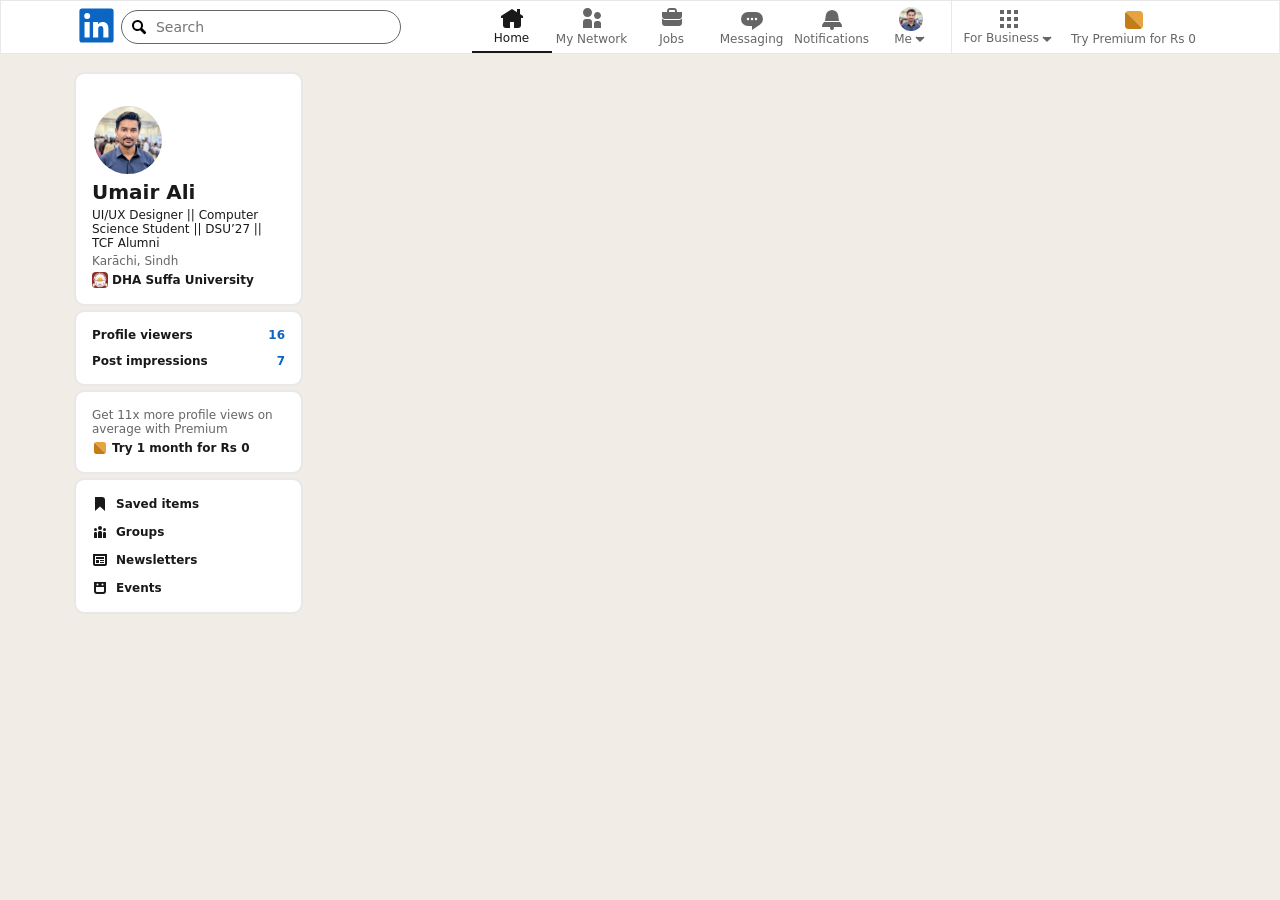
==== Dashboard/dashboard.html @ d7781cd0 "left sidebar created" ====
<!DOCTYPE html>
<html lang="en">

<head>
    <meta charset="UTF-8">
    <meta name="viewport" content="width=device-width, initial-scale=1.0">
    <title>Linkedin</title>
    <link rel="stylesheet" href="dashboardStyle.css">
</head>

<body>
    <div id="header">
        <div id="navBar">
            <div class="logo_searchbar">
                <a href="#" id="logo">
                    <svg xmlns="http://www.w3.org/2000/svg" viewBox="0 0 24 24" data-supported-dps="24x24"
                        fill="currentColor" class="mercado-match" width="41" height="41" focusable="false">
                        <path
                            d="M20.5 2h-17A1.5 1.5 0 002 3.5v17A1.5 1.5 0 003.5 22h17a1.5 1.5 0 001.5-1.5v-17A1.5 1.5 0 0020.5 2zM8 19H5v-9h3zM6.5 8.25A1.75 1.75 0 118.3 6.5a1.78 1.78 0 01-1.8 1.75zM19 19h-3v-4.74c0-1.42-.6-1.93-1.38-1.93A1.74 1.74 0 0013 14.19a.66.66 0 000 .14V19h-3v-9h2.9v1.3a3.11 3.11 0 012.7-1.4c1.55 0 3.36.86 3.36 3.66z">
                        </path>
                    </svg>
                </a>

                <div class="searchBox">
                    <span class="searchIcon">
                        <svg xmlns="http://www.w3.org/2000/svg" viewBox="0 0 16 16" id="search-small" aria-hidden="true"
                            role="none" data-supported-dps="16x16" fill="currentColor" width="16px">
                            <path
                                d="M14.56 12.44L11.3 9.18a5.51 5.51 0 10-2.12 2.12l3.26 3.26a1.5 1.5 0 102.12-2.12zM3 6.5A3.5 3.5 0 116.5 10 3.5 3.5 0 013 6.5z">
                            </path>
                        </svg>
                    </span>
                    <input type="text" placeholder="Search" class="searchInput">
                </div>
            </div>

            <nav>
                <ul>
                    <li>
                        <a href="" class="activeTab">
                            <svg xmlns="http://www.w3.org/2000/svg" viewBox="0 0 24 24" data-supported-dps="24x24"
                                fill="currentColor" class="mercado-match" width="24" height="24" focusable="false">
                                <path
                                    d="M23 9v2h-2v7a3 3 0 01-3 3h-4v-6h-4v6H6a3 3 0 01-3-3v-7H1V9l11-7 5 3.18V2h3v5.09z">
                                </path>
                            </svg>
                            <span>Home</span>
                        </a>
                    </li>

                    <li>
                        <a href="">
                            <svg xmlns="http://www.w3.org/2000/svg" width="18" height="20" fill="none" focusable="false"
                                aria-busy="false">
                                <path
                                    d="M9 14v6H0v-6c0-1.7 1.3-3 3-3h3c1.7 0 3 1.3 3 3Zm5.5-3c1.9 0 3.5-1.6 3.5-3.5S16.4 4 14.5 4 11 5.6 11 7.5s1.6 3.5 3.5 3.5Zm1 2h-2c-1.4 0-2.5 1.1-2.5 2.5V20h7v-4.5c0-1.4-1.1-2.5-2.5-2.5ZM4.5 0C2 0 0 2 0 4.5S2 9 4.5 9 9 7 9 4.5 7 0 4.5 0Z"
                                    fill="currentColor"></path>
                            </svg>
                            <span>My Network</span>
                        </a>
                    </li>

                    <li>
                        <a href="">
                            <svg xmlns="http://www.w3.org/2000/svg" width="20" height="18" fill="none" focusable="false"
                                aria-busy="false">
                                <path
                                    d="M15 4V3c0-1.7-1.3-3-3-3H8C6.3 0 5 1.3 5 3v1H0v4c0 1.7 1.3 3 3 3h14c1.7 0 3-1.3 3-3V4h-5ZM7 3c0-.6.4-1 1-1h4c.6 0 1 .4 1 1v1H7V3Zm10 9c1.2 0 2.3-.5 3-1.4V15c0 1.7-1.3 3-3 3H3c-1.7 0-3-1.3-3-3v-4.4c.7.9 1.8 1.4 3 1.4h14Z"
                                    fill="currentColor"></path>
                            </svg>
                            <span>Jobs</span>
                        </a>
                    </li>

                    <li>
                        <a href="">
                            <svg xmlns="http://www.w3.org/2000/svg" viewBox="0 0 24 24" data-supported-dps="24x24"
                                fill="currentColor" class="mercado-match" width="24" height="24" focusable="false">
                                <path
                                    d="M16 4H8a7 7 0 000 14h4v4l8.16-5.39A6.78 6.78 0 0023 11a7 7 0 00-7-7zm-8 8.25A1.25 1.25 0 119.25 11 1.25 1.25 0 018 12.25zm4 0A1.25 1.25 0 1113.25 11 1.25 1.25 0 0112 12.25zm4 0A1.25 1.25 0 1117.25 11 1.25 1.25 0 0116 12.25z">
                                </path>
                            </svg>
                            <span>Messaging</span>
                        </a>
                    </li>

                    <li>
                        <a href="">
                            <svg xmlns="http://www.w3.org/2000/svg" viewBox="0 0 24 24" data-supported-dps="24x24"
                                fill="currentColor" class="mercado-match" width="24" height="24" focusable="false">
                                <path
                                    d="M22 19h-8.28a2 2 0 11-3.44 0H2v-1a4.52 4.52 0 011.17-2.83l1-1.17h15.7l1 1.17A4.42 4.42 0 0122 18zM18.21 7.44A6.27 6.27 0 0012 2a6.27 6.27 0 00-6.21 5.44L5 13h14z">
                                </path>
                            </svg>
                            <span>Notifications</span>
                        </a>
                    </li>

                    <li>
                        <a href="" class="userTab">
                            <img src="/Assets/umairProfile.jpg" alt="user profile" width="24px">
                            <span>
                                Me
                                <svg role="none" aria-hidden="true" class="global-nav__icon global-nav__icon--small"
                                    xmlns="http://www.w3.org/2000/svg" width="16" height="16" viewBox="0 0 16 16"
                                    data-supported-dps="16x16" data-test-icon="caret-small">
                                    <path d="M4 6l4 4 4-4" fill="currentColor" stroke="currentColor"
                                        stroke-width="1.5" />
                                </svg>
                            </span>
                        </a>
                    </li>

                    <li>
                        <a href="" class="navBtns">
                            <svg xmlns="http://www.w3.org/2000/svg" viewBox="0 0 24 24" data-supported-dps="24x24"
                                fill="currentColor" class="mercado-match" width="24" height="24" focusable="false">
                                <path
                                    d="M3 3h4v4H3zm7 4h4V3h-4zm7-4v4h4V3zM3 14h4v-4H3zm7 0h4v-4h-4zm7 0h4v-4h-4zM3 21h4v-4H3zm7 0h4v-4h-4zm7 0h4v-4h-4z">
                                </path>
                            </svg>
                            <span>
                                For Business
                                <svg role="none" aria-hidden="true" class="global-nav__icon global-nav__icon--small"
                                    xmlns="http://www.w3.org/2000/svg" width="16" height="16" viewBox="0 0 16 16"
                                    data-supported-dps="16x16" data-test-icon="caret-small">
                                    <path d="M4 6l4 4 4-4" fill="currentColor" stroke="currentColor"
                                        stroke-width="1.5" />
                                </svg>
                            </span>
                        </a>
                    </li>

                    <li>
                        <a href="" class="navBtns">
                            <svg xmlns="http://www.w3.org/2000/svg" viewBox="0 0 24 24" id="premium-chip-v2-medium"
                                aria-hidden="true" role="none" data-supported-dps="24x24">
                                <path
                                    d="M20.01 20.01c.63-.63.99-1.48.99-2.38V6.38C21 4.51 19.49 3 17.62 3H6.38c-.9 0-1.75.36-2.38.99l16.02 16.02z"
                                    fill="#e7a33e"></path>
                                <path
                                    d="M3.99 3.99C3.36 4.62 3 5.48 3 6.38v11.25c0 1.87 1.51 3.38 3.38 3.38h11.25c.9 0 1.75-.36 2.38-.99L3.99 3.99z"
                                    fill="#c37d16"></path>
                            </svg>
                            <span>Try Premium for Rs 0</span>
                        </a>
                    </li>
                </ul>
            </nav>
        </div>
    </div>

    <div class="mainLayout">
        <div class="mainContainer">
            <aside class="leftAside">
                <a href="">
                    <div class="miniProfile leftAsideCard">
                        <div class="miniProfileBg"></div>
                        <img src="/Assets/umairProfile.jpg" alt="User Profile Card Image" class="miniProfilePic">
                        <div class="miniProfileAbout">
                            <h3>Umair Ali</h3>
                            <p class="miniProfileHeadline">UI/UX Designer || Computer Science Student || DSU’27 || TCF
                                Alumni</p>
                            <p class="miniProfileLocation">Karāchi, Sindh</p>
                            <p class="miniProfileEducation">
                                <img src="/Assets/miniProfileEducation.jpg" alt="User education Image">
                                <Span>DHA Suffa University</Span>
                            </p>
                        </div>
                    </div>
                </a>

                <div class="profileStatsCard leftAsideCard">
                    <div class="profileStats">
                        <a href="">Profile viewers</a><span>16</span>
                    </div>
                    <div class="profileStats">
                        <a href="">Post impressions</a><span>7</span>
                    </div>
                </div>

                <div class="subscriptionCard leftAsideCard">
                    <p>Get 11x more profile views on average with Premium</p>
                    <a href="" class="subscriptionLink">
                        <svg xmlns="http://www.w3.org/2000/svg" id="premium-chip-v2-medium" aria-hidden="true"
                            data-supported-dps="24x24" viewBox="0 0 24 24" data-token-id="673" width="12" height="12"
                            class="_57a29e3d ebe84233" role="img" aria-label=""
                            style="width: 16px; min-width: 16px; height: 16px; min-height: 16px;">
                            <path fill="#e7a33e"
                                d="M20.01 20.01c.63-.63.99-1.48.99-2.38V6.38C21 4.51 19.49 3 17.62 3H6.38c-.9 0-1.75.36-2.38.99l16.02 16.02z">
                            </path>
                            <path fill="#c37d16"
                                d="M3.99 3.99C3.36 4.62 3 5.48 3 6.38v11.25c0 1.87 1.51 3.38 3.38 3.38h11.25c.9 0 1.75-.36 2.38-.99z">
                            </path>
                        </svg>
                        <span>Try 1 month for Rs 0</span>
                    </a>
                </div>

                <div class="quickActionCard leftAsideCard">
                    <ul>
                        <li>
                            <a href="" class="quickActionTab">
                                <svg xmlns="http://www.w3.org/2000/svg" viewBox="0 0 16 16" id="bookmark-fill-small"
                                    aria-hidden="true" role="none" data-supported-dps="16x16" fill="currentColor">
                                    <path d="M13 4a3 3 0 00-3-3H3v14l5-4.5 5 4.5z"></path>
                                </svg>
                                <span>Saved items</span>
                            </a>
                        </li>
                        <li>
                            <a href="" class="quickActionTab">
                                <svg xmlns="http://www.w3.org/2000/svg" viewBox="0 0 16 16" id="group-small"
                                    aria-hidden="true" role="none" data-supported-dps="16x16" fill="currentColor">
                                    <path
                                        d="M8.5 7h-1A1.5 1.5 0 006 8.5V14h4V8.5A1.5 1.5 0 008.5 7zM12.75 8h-.5A1.25 1.25 0 0011 9.25V14h3V9.25A1.25 1.25 0 0012.75 8z">
                                    </path>
                                    <circle cx="8" cy="4" r="2"></circle>
                                    <circle cx="12.5" cy="5.5" r="1.5"></circle>
                                    <path d="M3.75 8h-.5A1.25 1.25 0 002 9.25V14h3V9.25A1.25 1.25 0 003.75 8z"></path>
                                    <circle cx="3.5" cy="5.5" r="1.5"></circle>
                                </svg>
                                <span>Groups</span>
                            </a>
                        </li>
                        <li>
                            <a href="" class="quickActionTab">
                                <svg xmlns="http://www.w3.org/2000/svg" viewBox="0 0 16 16" id="newspaper-small"
                                    aria-hidden="true" role="none" data-supported-dps="16x16" fill="currentColor">
                                    <path
                                        d="M13 4v8H3V4h10m2-2H1v10c0 1.1.9 2 2 2h10c1.1 0 2-.9 2-2V2zm-3 3H4v2h8V5zM7 8H4v3h3V8zm5 0H8v1h4V8zm0 2H8v1h4v-1z">
                                    </path>
                                </svg>
                                <span>Newsletters</span>
                            </a>
                        </li>
                        <li>
                            <a href="" class="quickActionTab">
                                <svg xmlns="http://www.w3.org/2000/svg" viewBox="0 0 16 16" id="calendar-small"
                                    aria-hidden="true" role="none" data-supported-dps="16x16" fill="currentColor">
                                    <path
                                        d="M2 2v9a3 3 0 003 3h6a3 3 0 003-3V2zm8.5 1.5a1 1 0 11-1 1 1 1 0 011-1zm-5 0a1 1 0 11-1 1 1 1 0 011-1zM12 11a1 1 0 01-1 1H5a1 1 0 01-1-1V7h8z">
                                    </path>
                                </svg>
                                <span>Events</span>
                            </a>
                        </li>
                    </ul>
                </div>
            </aside>

            <main></main>

            <aside class="rightAside"></aside>
        </div>
    </div>
</body>

</html>
---- Dashboard/dashboardStyle.css ----
* {
    margin: 0;
    padding: 0;
    box-sizing: border-box;
    font-family: system-ui, -apple-system, BlinkMacSystemFont, 'Segoe UI', Roboto, Oxygen, Ubuntu, Cantarell, 'Open Sans', 'Helvetica Neue', sans-serif;
}

body{
    background-color: var(--bg);
}

body a {
    text-decoration: none;
}

:root {
    --blue: #0a66c2;
    --blue-hover: #004182;
    --blue-light: #e8f3ff;
    --bg: #f1ece5;
    --surface: #ffffff;
    --border: #e8e8e8;
    --text: #191919;
    --text-muted: #666666;
    --red-text: #b24020 ;
}

#header {
    display: flex;
    align-items: center;
    justify-content: center;
    position: fixed;
    top: 0;
    width: 100vw;
    z-index: 99;
    background-color: var(--surface);
    overflow: hidden;
    border: 1px solid #e8e8e8;
}

#navBar {
    width: 1128px;
    display: flex;
    align-items: center;
    justify-content: space-between;
}

#logo {
    color: var(--blue);
}

.logo_searchbar{
    display: flex;
    align-items: center;
    gap: 4px;
    flex-grow: 1;
}

.searchBox{
    display: flex;
    align-items: center;
    border: 1px solid var(--text-muted);
    width: 280px;
    height: 34px;
    border-radius: 24px;
}

.searchBox .searchIcon{
    height: 100%;
    display: flex;
    align-items: center;
    justify-content: center;
    width: 40px;
}

.searchBox .searchInput{
    border: none;
    font-size: 14px;
    width: 100%;
    margin-right: 8px;
}

.searchBox .searchInput:focus{
    outline: none;
}

.searchBox:has(.searchInput:focus) {
    border: 2px solid var(--text);
    width: 100%;
}

nav {
    display: flex;
}

nav ul {
    display: flex;
    align-items: center;
    list-style: none;
}

nav ul a>svg {
    height: 24px;
    align-self: center;
}

nav ul a {
    display: flex;
    align-items: center;
    justify-content: center;
    flex-direction: column;
    height: 52px;
    width: 80px;
    color: var(--text-muted);
    cursor: pointer;
}

.activeTab{
    color: var(--text);
    border-bottom: 2px solid var(--text);
}

nav ul a:hover {
    color: var(--text);
}

nav li span {
    font-size: 12px;
}

.userTab{
    border-right: 1px solid #e8e8e8;
    margin-right: 4px;
}

.userTab img{
    border-radius: 50%;
}

.userTab span{
    display: flex;
    align-items: center;
}

.navBtns{
    width: fit-content;
    margin: 0px 8px;
}

.navBtns span{
    display: flex;
}


.mainLayout{
    width: 100%;
    margin-top: 54px;
}

.mainContainer{
    max-width: 1128px;
    display: grid;
    margin: auto;
    padding: 20px 0;
}

.leftAside{
    width: 225px;
    display: flex;
    flex-direction: column;
    gap: 8px;
}

.leftAsideCard{
    background-color: var(--surface);
    border-radius: 8px;
    outline: 2px solid var(--border);
    padding: 16px;
    font-size: 12px;
}

.miniProfile{
    display: flex;
    flex-direction: column;
    overflow: hidden;
    color: var(--text);
    padding: 0;
}

.miniProfile .miniProfileBg{
    width: 100%;
    height: 58px;
    background-image: url("https://media.licdn.com/dms/image/v2/D4D16AQG1rnIZrJ2n0Q/profile-displaybackgroundimage-shrink_200_800/B4DZxeWNgKJUAY-/0/1771109407830?e=1775088000&v=beta&t=m0-TzudMO4o6maGRrZpHh9FKd2hk-NYsQeJjtcZVSKw");
    background-repeat: no-repeat;
    background-size: cover;
}

.miniProfile .miniProfilePic{
    width: 72px;
    height: 72px;
    border-radius: 50%;
    margin-top: -28px;
    margin-left: 16px;
    border: 2px solid var(--surface);
}

.miniProfileAbout{
    padding: 16px;
    font-size: 12px;
    color: var(--text);
    display: flex;
    flex-direction: column;
    gap: 4px;
    margin-top: -12px;
}

.miniProfileAbout h3{
    font-size: 20px;
}

.miniProfileLocation{
    color: var(--text-muted);
}

.miniProfileEducation{
    font-weight: bold;
    display: flex;
    align-items: center;
    gap: 4px;
}

.miniProfileEducation img{
    border-radius: 4px;
    width: 16px;
}

.profileStatsCard{
    display: flex;
    flex-direction: column;
    gap: 12px;
    font-size: 12px;
}

.profileStatsCard .profileStats{
    display: flex;
    align-items: center;
    justify-content: space-between;
    font-weight: bold;
}

.profileStatsCard .profileStats:hover{
    text-decoration: underline;
}

.profileStats a{
    color: var(--text);
}

.profileStats span{
    color: var(--blue);
}

.subscriptionCard p{
    color: var(--text-muted);
}

.subscriptionLink{
    display: flex;
    align-items: center;
    gap: 4px;
    margin-top: 4px;
    color: var(--text);
    font-weight: bold;
}

.quickActionCard ul{
    list-style: none;
    display: flex;
    flex-direction: column;
    gap: 12px;
}

.quickActionTab{
    display: flex;
    align-items: center;
    gap: 8px;
    font-weight: bold;
    color: var(--text);
}

.quickActionTab:hover{
    text-decoration: underline;
}

.quickActionTab svg{
    width: 16px;
}
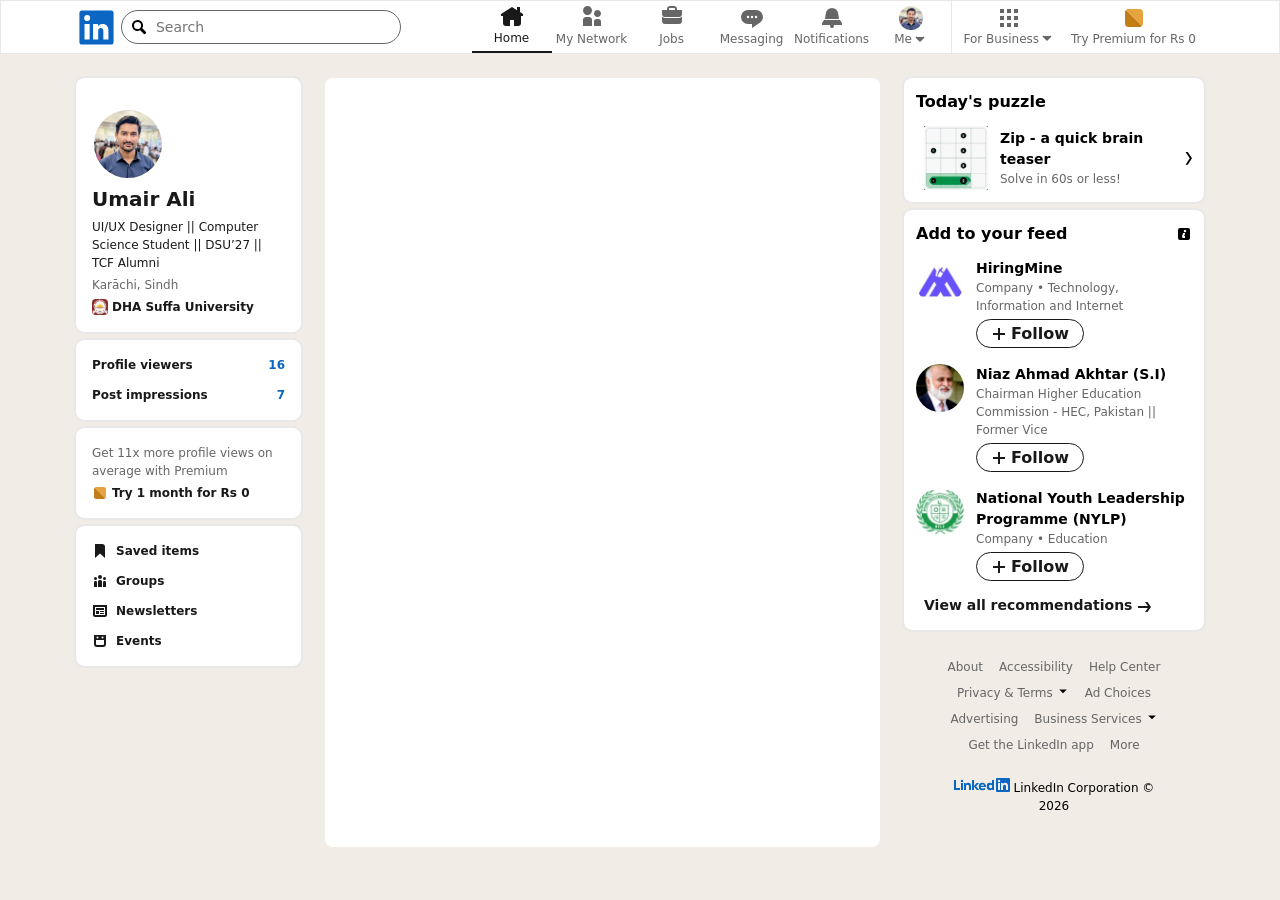
==== commit f665e7a4: "right sidebar created" ====
--- a/Dashboard/dashboard.html
+++ b/Dashboard/dashboard.html
@@ -154,7 +154,7 @@
         <div class="mainContainer">
             <aside class="leftAside">
                 <a href="">
-                    <div class="miniProfile leftAsideCard">
+                    <div class="miniProfile asideCard">
                         <div class="miniProfileBg"></div>
                         <img src="/Assets/umairProfile.jpg" alt="User Profile Card Image" class="miniProfilePic">
                         <div class="miniProfileAbout">
@@ -170,7 +170,7 @@
                     </div>
                 </a>
 
-                <div class="profileStatsCard leftAsideCard">
+                <div class="profileStatsCard asideCard">
                     <div class="profileStats">
                         <a href="">Profile viewers</a><span>16</span>
                     </div>
@@ -179,7 +179,7 @@
                     </div>
                 </div>
 
-                <div class="subscriptionCard leftAsideCard">
+                <div class="subscriptionCard asideCard">
                     <p>Get 11x more profile views on average with Premium</p>
                     <a href="" class="subscriptionLink">
                         <svg xmlns="http://www.w3.org/2000/svg" id="premium-chip-v2-medium" aria-hidden="true"
@@ -197,7 +197,7 @@
                     </a>
                 </div>
 
-                <div class="quickActionCard leftAsideCard">
+                <div class="quickActionCard asideCard">
                     <ul>
                         <li>
                             <a href="" class="quickActionTab">
@@ -249,9 +249,144 @@
                 </div>
             </aside>
 
-            <main></main>
-
-            <aside class="rightAside"></aside>
+            <main class="feedColumn">
+            </main>
+
+            <aside class="rightAside">
+                <div class="dailyGameCard asideCard">
+                    <div class="asideCardHeading">
+                        <h2>Today's puzzle</h2>
+                    </div>
+                    <div class="recommendGameRow">
+                        <img src="/Assets/dailyGameImg.gif" alt="Daily game Suggested Image">
+                        <div class="gameAbout">
+                            <div class="gameDiscription">
+                                <p>Zip - a quick brain teaser</p>
+                                <p>Solve in 60s or less!</p>
+                            </div>
+                            <svg xmlns="http://www.w3.org/2000/svg" viewBox="0 0 16 16" class="rtl-flip"
+                                id="chevron-right-small" aria-hidden="true" role="none" data-supported-dps="16x16"
+                                fill="currentColor">
+                                <path d="M5 15l4.61-7L5 1h2.39L12 8l-4.61 7z"></path>
+                            </svg>
+                        </div>
+                    </div>
+                </div>
+
+                <div class="recommendationsCard asideCard">
+                    <div class="asideCardHeading">
+                        <h2>Add to your feed</h2>
+                        <svg xmlns="http://www.w3.org/2000/svg" viewBox="0 0 16 16" id="signal-notice-small"
+                            aria-hidden="true" role="none" data-supported-dps="16x16" fill="currentColor">
+                            <path
+                                d="M12 2H4a2 2 0 00-2 2v8a2 2 0 002 2h8a2 2 0 002-2V4a2 2 0 00-2-2zm-3 8v2H7.5A1.5 1.5 0 016 10.5a1.56 1.56 0 01.1-.5l1.08-3h2.13l-1.09 3zm0-3.75A1.25 1.25 0 1110.25 5 1.25 1.25 0 019 6.25z">
+                            </path>
+                        </svg>
+                    </div>
+
+                    <ul class="recommendAccounts">
+                        <li class="recommendIdRow">
+                            <img src="/Assets/recommendIdImg1.jpg" alt="Suggested Profile Image"
+                                class="recommendIdProfile">
+                            <div class="recommendIdAbout">
+                                <h3>HiringMine</h3>
+                                <p>Company • Technology, Information and Internet</p>
+                                <button>
+                                    <svg xmlns="http://www.w3.org/2000/svg" viewBox="0 0 16 16" id="add-small"
+                                        aria-hidden="true" role="none" data-supported-dps="16x16" fill="currentColor">
+                                        <path d="M14 9H9v5H7V9H2V7h5V2h2v5h5z"></path>
+                                    </svg>
+                                    Follow
+                                </button>
+                            </div>
+                        </li>
+
+                        <li class="recommendIdRow">
+                            <img src="/Assets/recommendIdImg2.jpg" alt="Suggested Profile Image"
+                                class="recommendIdProfile">
+                            <div class="recommendIdAbout">
+                                <h3>Niaz Ahmad Akhtar (S.I)</h3>
+                                <p>Chairman Higher Education Commission - HEC, Pakistan || Former Vice</p>
+                                <button>
+                                    <svg xmlns="http://www.w3.org/2000/svg" viewBox="0 0 16 16" id="add-small"
+                                        aria-hidden="true" role="none" data-supported-dps="16x16" fill="currentColor">
+                                        <path d="M14 9H9v5H7V9H2V7h5V2h2v5h5z"></path>
+                                    </svg>
+                                    Follow
+                                </button>
+                            </div>
+                        </li>
+
+                        <li class="recommendIdRow">
+                            <img src="/Assets/recommendIdImg3.jpg" alt="Suggested Profile Image"
+                                class="recommendIdProfile">
+                            <div class="recommendIdAbout">
+                                <h3>National Youth Leadership Programme (NYLP)</h3>
+                                <p>Company • Education</p>
+                                <button>
+                                    <svg xmlns="http://www.w3.org/2000/svg" viewBox="0 0 16 16" id="add-small"
+                                        aria-hidden="true" role="none" data-supported-dps="16x16" fill="currentColor">
+                                        <path d="M14 9H9v5H7V9H2V7h5V2h2v5h5z"></path>
+                                    </svg>
+                                    Follow
+                                </button>
+                            </div>
+                        </li>
+                    </ul>
+
+                    <a href="" class="viewAllrecommends">
+                        View all recommendations
+                        <svg xmlns="http://www.w3.org/2000/svg" viewBox="0 0 16 16" class="rtl-flip"
+                            id="arrow-right-small" aria-hidden="true" role="none" data-supported-dps="16x16"
+                            fill="currentColor">
+                            <path d="M11.45 3L15 8l-3.55 5H9l2.84-4H2V7h9.84L9 3z"></path>
+                        </svg>
+                    </a>
+                </div>
+
+                <footer>
+                    <!-- CSS: To align all links in the footerLinks div to the center, use:
+                    .footerLinks {
+                        display: flex;
+                        flex-wrap: wrap;
+                        justify-content: center;
+                        align-items: center;
+                        text-align: center;
+                    }
+                    .footerLinks span {
+                        margin: 0 8px;
+                    }
+                    -->
+                    <div class="footerLinks">
+                        <span><a href="">About</a></span>
+                        <span><a href="">Accessibility</a></span>
+                        <span><a href="">Help Center</a></span>
+                        <span>
+                            <a href="">Privacy & Terms</a>
+                            <svg xmlns="http://www.w3.org/2000/svg" viewBox="0 0 16 16" id="caret-small"
+                                aria-hidden="true" role="none" data-supported-dps="16x16" fill="currentColor">
+                                <path d="M8 11L3 6h10z" fill-rule="evenodd"></path>
+                            </svg>
+                        </span>
+                        <span><a href="">Ad Choices</a></span>
+                        <span><a href="">Advertising</a></span>
+                        <span>
+                            <a href="">Business Services</a>
+                            <svg xmlns="http://www.w3.org/2000/svg" viewBox="0 0 16 16" id="caret-small"
+                                aria-hidden="true" role="none" data-supported-dps="16x16" fill="currentColor">
+                                <path d="M8 11L3 6h10z" fill-rule="evenodd"></path>
+                            </svg>
+                        </span>
+                        <span><a href="">Get the LinkedIn app</a></span>
+                        <span><a href="">More</a></span>
+                    </div>
+
+                    <div class="copyRights">
+                        <img src="/Assets/linkedInMiniLogo.svg" alt="Linkiedin Mini logo">
+                        <span>LinkedIn Corporation © 2026</span>
+                    </div>
+                </footer>
+            </aside>
         </div>
     </div>
 </body>
--- a/Dashboard/dashboardStyle.css
+++ b/Dashboard/dashboardStyle.css
@@ -7,6 +7,8 @@
 
 body{
     background-color: var(--bg);
+    font-size: 1.6rem;
+    line-height: 1.5;
 }
 
 body a {
@@ -47,6 +49,9 @@
 
 #logo {
     color: var(--blue);
+    display: flex;
+    align-items: center;
+    justify-content: center;
 }
 
 .logo_searchbar{
@@ -160,8 +165,10 @@
 .mainContainer{
     max-width: 1128px;
     display: grid;
+    grid-template-columns: 225px 555px 300px;
+    column-gap: 24px;
     margin: auto;
-    padding: 20px 0;
+    padding: 24px 0;
 }
 
 .leftAside{
@@ -171,7 +178,7 @@
     gap: 8px;
 }
 
-.leftAsideCard{
+.asideCard{
     background-color: var(--surface);
     border-radius: 8px;
     outline: 2px solid var(--border);
@@ -294,4 +301,187 @@
 
 .quickActionTab svg{
     width: 16px;
+}
+
+.feedColumn{
+    background-color: var(--surface);
+    border-radius: 8px;
+}
+
+.rightAside{
+    display: flex;
+    flex-direction: column;
+    gap: 8px;
+}
+
+.dailyGameCard{
+    display: flex;
+    flex-direction: column;
+    gap: 12px;
+    padding: 12px;
+}
+
+.asideCardHeading h2{
+    font-size: 16px;
+    font-weight: 600;
+}
+
+.recommendGameRow{
+    display: flex;
+    gap: 12px;
+    margin-left: 8px;
+    margin-right: -4px;
+}
+
+.recommendGameRow img{
+    width: 64px;
+    height: 64px;
+}
+
+.gameAbout{
+    display: flex;
+    align-items: center;
+    justify-content: space-between;
+    flex-grow: 1;
+}
+
+.gameAbout svg{
+    width: 16px;
+}
+
+.gameDiscription>p:first-child{
+    font-size: 14px;
+    font-weight: 600;
+}
+
+.gameDiscription>p:last-child{
+    font-size: 12px;
+    color: var(--text-muted);
+}
+
+.recommendationsCard{
+    display: flex;
+    flex-direction: column;
+    gap: 12px;
+    padding: 12px;
+}
+
+.asideCardHeading{
+    display: flex;
+    align-items: center;
+    justify-content: space-between;
+}
+
+.asideCardHeading svg{
+    width: 16px;
+    height: 16px;
+}
+
+.recommendAccounts{
+    list-style: none;
+    display: flex;
+    flex-direction: column;
+    gap: 16px;
+}
+
+.recommendIdRow{
+    display: flex;
+    gap: 12px;
+}
+
+.recommendIdRow img{
+    width: 48px;
+    height: 48px;
+    border-radius: 50%;
+}
+
+.recommendIdAbout h3{
+    font-size: 14px;
+    font-weight: 600;
+}
+
+.recommendIdAbout p{
+    font-size: 12px;
+    color: var(--text-muted);
+}
+
+.recommendIdAbout button{
+    font-size: 16px;
+    background-color: var(--surface);
+    width: fit-content;
+    border: 1px solid var(--text);
+    display: flex;
+    align-items: center;
+    gap: 4px;
+    padding: 4px 14px;
+    border-radius: 24px;
+    margin-top: 4px;
+    color: var(--text);
+    font-weight: 600;
+}
+
+.recommendIdAbout button svg{
+    width: 16px;
+    height: 16px;
+}
+
+.viewAllrecommends{
+    font-size: 14px;
+    padding: 2px 8px;
+    display: flex;
+    align-items: center;
+    gap: 4px;
+    color: var(--text);
+    font-weight: 600;
+    width: fit-content;
+}
+
+.viewAllrecommends svg{
+    width: 16px;
+    margin-top: 2px;
+}
+
+.viewAllrecommends:hover{
+    background-color: #f3f3f3;
+    border-radius: 4px;
+}
+
+footer{
+    display: flex;
+    flex-direction: column;
+    gap: 4px;
+    padding: 16px 24px;
+}
+
+.footerLinks{
+    display: flex;
+    flex-wrap: wrap;
+    justify-content: center;
+}
+
+.footerLinks>span{
+    font-size: 12px;
+    margin: 4px 8px;
+}
+
+.footerLinks a{
+    color: var(--text-muted);
+    font-weight: 500;
+}
+
+.footerLinks span:hover,
+.footerLinks a:hover{
+    text-decoration: underline;
+    color: var(--blue);
+}
+
+.footerLinks svg{
+    height: 12px;
+    width: 12px;
+}
+
+.copyRights{
+    font-size: 12px;
+    padding: 16px 12px;
+    text-align: center;
 }
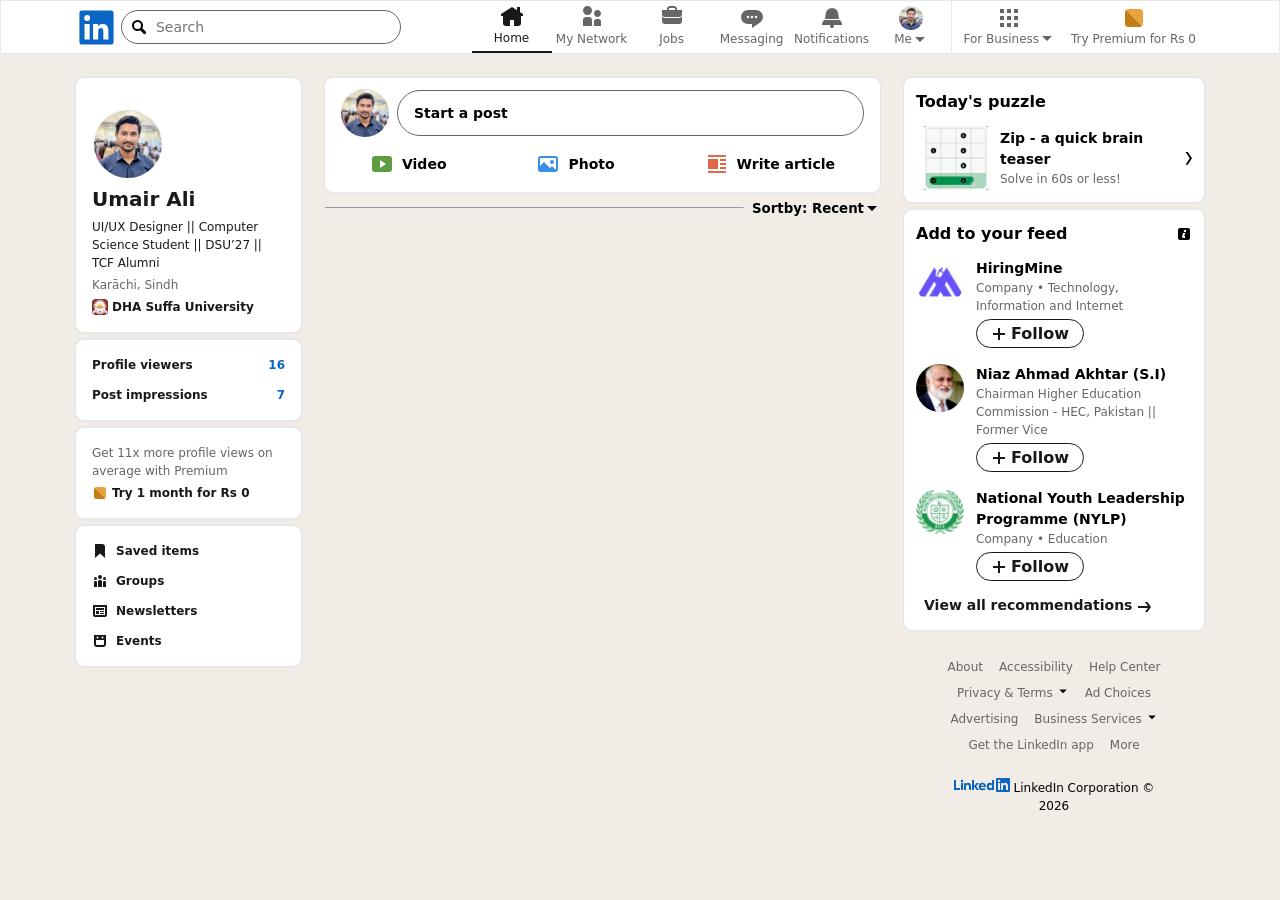
==== commit 2c21bf42: "minor changes" ====
--- a/Dashboard/dashboard.html
+++ b/Dashboard/dashboard.html
@@ -250,6 +250,55 @@
             </aside>
 
             <main class="feedColumn">
+                <div class="createPostCard">
+                    <div class="profile_caption">
+                        <img src="/Assets/umairProfile.jpg" alt="User profile">
+                        <button class="createPostButton">Start a post</button>
+                    </div>
+
+                    <div class="postmediaSelection">
+                        <div class="addVideoSelection mediaSelection">
+                            <svg xmlns="http://www.w3.org/2000/svg" viewBox="0 0 24 24" id="video-medium"
+                                aria-hidden="true" role="none" data-supported-dps="24x24" fill="currentColor">
+                                <path
+                                    d="M19 4H5a3 3 0 00-3 3v10a3 3 0 003 3h14a3 3 0 003-3V7a3 3 0 00-3-3zm-9 12V8l6 4z">
+                                </path>
+                            </svg>
+                            <span>Video</span>
+                        </div>
+                        <div class="addPhotoSelection mediaSelection">
+                            <svg xmlns="http://www.w3.org/2000/svg" viewBox="0 0 24 24" id="image-medium"
+                                aria-hidden="true" role="none" data-supported-dps="24x24" fill="currentColor">
+                                <path
+                                    d="M19 4H5a3 3 0 00-3 3v10a3 3 0 003 3h14a3 3 0 003-3V7a3 3 0 00-3-3zm1 13a1 1 0 01-.29.71L16 14l-2 2-6-6-4 4V7a1 1 0 011-1h14a1 1 0 011 1zm-2-7a2 2 0 11-2-2 2 2 0 012 2z">
+                                </path>
+                            </svg>
+                            <span>Photo</span>
+                        </div>
+                        <div class="writeArticleSelection mediaSelection">
+                            <svg xmlns="http://www.w3.org/2000/svg" viewBox="0 0 24 24" id="content-align-left-medium"
+                                aria-hidden="true" role="none" data-supported-dps="24x24" fill="currentColor">
+                                <path
+                                    d="M21 3v2H3V3zm-6 6h6V7h-6zm0 4h6v-2h-6zm0 4h6v-2h-6zM3 21h18v-2H3zM13 7H3v10h10z">
+                                </path>
+                            </svg>
+                            <span>Write article</span>
+                        </div>
+                    </div>
+                </div>
+
+                <button class="sortDivider">
+                    <hr>
+                    <div class="sortdropdown">
+                        <span>Sortby: Recent</span>
+                        <svg xmlns="http://www.w3.org/2000/svg" id="caret-small" fill="currentColor" aria-hidden="true"
+                            data-supported-dps="16x16" viewBox="0 0 16 16" data-token-id="379" width="16" height="16"
+                            class="_57a29e3d ebe84233 f226cbdb" role="img" aria-label=""
+                            style="width: 16px; min-width: 16px; height: 16px; min-height: 16px;">
+                            <path d="M8 11 3 6h10Z"></path>
+                        </svg>
+                    </div>
+                </button>
             </main>
 
             <aside class="rightAside">
@@ -345,18 +394,6 @@
                 </div>
 
                 <footer>
-                    <!-- CSS: To align all links in the footerLinks div to the center, use:
-                    .footerLinks {
-                        display: flex;
-                        flex-wrap: wrap;
-                        justify-content: center;
-                        align-items: center;
-                        text-align: center;
-                    }
-                    .footerLinks span {
-                        margin: 0 8px;
-                    }
-                    -->
                     <div class="footerLinks">
                         <span><a href="">About</a></span>
                         <span><a href="">Accessibility</a></span>
--- a/Dashboard/dashboardStyle.css
+++ b/Dashboard/dashboardStyle.css
@@ -223,6 +223,7 @@
 
 .miniProfileAbout h3{
     font-size: 20px;
+    font-weight: 600;
 }
 
 .miniProfileLocation{
@@ -302,12 +303,118 @@
 .quickActionTab svg{
     width: 16px;
 }
-
+/* ----------------------------------------------------------------------------------------------------------------- */
 .feedColumn{
+    display: flex;
+    flex-direction: column;
+    gap: 8px;
+}
+
+.createPostCard{
+    display: flex;
+    flex-direction: column;
     background-color: var(--surface);
     border-radius: 8px;
-}
-
+    outline: 2px solid var(--border);
+    font-size: 14px;
+}
+
+.profile_caption{
+    display: flex;
+    align-items: center;
+    gap: 8px;
+    margin: 8px 16px 0;
+}
+
+.profile_caption img{
+    border-radius: 50%;
+    width: 48px;
+    height: 48px;
+}
+
+.createPostButton{
+    padding: 14px 16px;
+    margin: 4px 0;
+    border-radius: 36px;
+    border: 1px solid var(--text-muted);
+    flex: 1 1;
+    font-size: 14px;
+    text-align: start;
+    font-weight: 600;
+    background-color: var(--surface);
+    cursor: pointer;
+}
+
+.createPostButton:hover{
+    background-color: #f3f3f3;
+}
+
+.postmediaSelection{
+    display: flex;
+    align-items: center;
+    justify-content: space-around;
+    margin-bottom: 4px;
+}
+
+.mediaSelection{
+    display: flex;
+    align-items: center;
+    height: 48px;
+    width: fit-content;
+    padding: 0 8px;
+    gap: 8px;
+    font-weight: 600;
+    cursor: pointer;
+    border-radius: 4px;
+}
+
+.mediaSelection:hover{
+    background-color: #f3f3f3;
+}
+
+.mediaSelection svg{
+    width: 24px;
+}
+
+.addVideoSelection svg{
+    color: #5f9b41;
+}
+
+.addPhotoSelection svg{
+    color: #378fe9;
+}
+
+.writeArticleSelection svg{
+    color: #e06847;
+}
+
+.sortDivider{
+    display: flex;
+    align-items: center;
+    background-color: transparent;
+    border: none;
+    cursor: pointer;
+}
+
+.sortDivider hr{
+    width: 100%;
+    height: 1px;
+}
+
+.sortdropdown{
+    display: flex;
+    align-items: end;
+    width: fit-content;
+    text-wrap: nowrap;
+    padding-left: 8px;
+}
+
+.sortdropdown span{
+    font-family: system-ui, -apple-system, BlinkMacSystemFont, 'Segoe UI', Roboto, Oxygen, Ubuntu, Cantarell, 'Open Sans', 'Helvetica Neue', sans-serif;
+    font-weight: 600;
+}
+
+/* --------------------------------------------------------------------------------------------------------- */
 .rightAside{
     display: flex;
     flex-direction: column;
@@ -451,6 +558,9 @@
     flex-direction: column;
     gap: 4px;
     padding: 16px 24px;
+    position: sticky;
+    top: 54px;
+    z-index: 99;
 }
 
 .footerLinks{
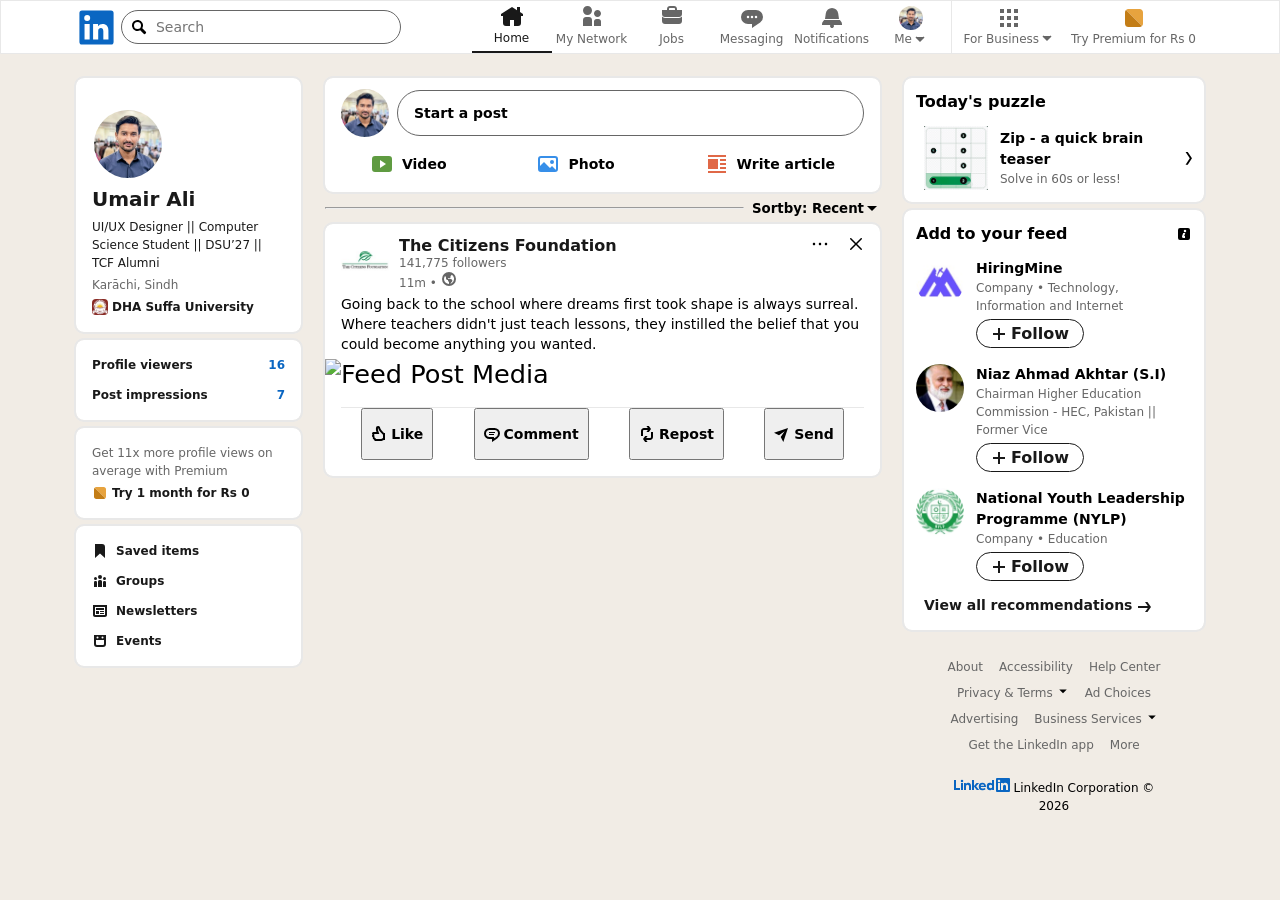
==== commit 2d268788: "Post feed column created" ====
--- a/Dashboard/dashboard.html
+++ b/Dashboard/dashboard.html
@@ -299,6 +299,118 @@
                         </svg>
                     </div>
                 </button>
+
+                <div class="feedPostContainer">
+                    <div class="feedPost">
+                        <div class="feedPostHeader">
+                            <div class="feedPostPrfileData">
+                                <div class="postProfileImg">
+                                    <img src="/Assets/the_citizens_foundation_logo.jpg" alt="Post Profile Image">
+                                </div>
+
+                                <div class="postProfileAbout">
+                                    <h4 class="postPrfileName">The Citizens Foundation</h4>
+                                    <p class="followerCount">141,775 followers</p>
+                                    <p class="postingTime">
+                                        11m •
+                                        <svg xmlns="http://www.w3.org/2000/svg" viewBox="0 0 16 16"
+                                            data-supported-dps="16x16" fill="currentColor" class="mercado-match"
+                                            width="16" height="16" focusable="false">
+                                            <path
+                                                d="M8 1a7 7 0 107 7 7 7 0 00-7-7zM3 8a5 5 0 011-3l.55.55A1.5 1.5 0 015 6.62v1.07a.75.75 0 00.22.53l.56.56a.75.75 0 00.53.22H7v.69a.75.75 0 00.22.53l.56.56a.75.75 0 01.22.53V13a5 5 0 01-5-5zm6.24 4.83l2-2.46a.75.75 0 00.09-.8l-.58-1.16A.76.76 0 0010 8H7v-.19a.51.51 0 01.28-.45l.38-.19a.74.74 0 01.68 0L9 7.5l.38-.7a1 1 0 00.12-.48v-.85a.78.78 0 01.21-.53l1.07-1.09a5 5 0 01-1.54 9z">
+                                            </path>
+                                        </svg>
+                                    </p>
+                                </div>
+                            </div>
+
+                            <div class="postActionBtns">
+                                <div class="postThreeDotIcon">
+                                    <svg width="16" height="16" viewBox="0 0 16 16" fill="none"
+                                        xmlns="http://www.w3.org/2000/svg">
+                                        <path
+                                            d="M3.25 8C3.25 8.69 2.69 9.25 2 9.25C1.31 9.25 0.75 8.69 0.75 8C0.75 7.31 1.31 6.75 2 6.75C2.69 6.75 3.25 7.31 3.25 8ZM14 6.75C13.31 6.75 12.75 7.31 12.75 8C12.75 8.69 13.31 9.25 14 9.25C14.69 9.25 15.25 8.69 15.25 8C15.25 7.31 14.69 6.75 14 6.75ZM8 6.75C7.31 6.75 6.75 7.31 6.75 8C6.75 8.69 7.31 9.25 8 9.25C8.69 9.25 9.25 8.69 9.25 8C9.25 7.31 8.69 6.75 8 6.75Z"
+                                            fill="currentColor">
+                                        </path>
+                                    </svg>
+                                </div>
+
+                                <div class="postCrossIcon">
+                                    <svg width="16" height="16" viewBox="0 0 16 16" fill="none"
+                                        xmlns="http://www.w3.org/2000/svg">
+                                        <path
+                                            d="M13.78 12.72C14.07 13.01 14.07 13.49 13.78 13.78C13.63 13.93 13.44 14 13.25 14C13.06 14 12.87 13.93 12.72 13.78L8 9.06L3.28 13.78C3.13 13.93 2.94 14 2.75 14C2.56 14 2.37 13.93 2.22 13.78C1.93 13.49 1.93 13.01 2.22 12.72L6.94 8L2.22 3.28C1.93 2.99 1.93 2.51 2.22 2.22C2.51 1.93 2.99 1.93 3.28 2.22L8 6.94L12.72 2.22C13.01 1.93 13.49 1.93 13.78 2.22C14.07 2.51 14.07 2.99 13.78 3.28L9.06 8L13.78 12.72Z"
+                                            fill="currentColor">
+                                        </path>
+                                    </svg>
+                                </div>
+                            </div>
+                        </div>
+
+                        <div class="postCaption">
+                            <p>Going back to the school where dreams first took shape is always surreal. Where
+                                teachers didn't just teach lessons, they instilled the belief that you could become
+                                anything you wanted.
+                            </p>
+                        </div>
+
+                        <div class="postMediaBox">
+                            <img src="https://picsum.photos/560/500" alt="Feed Post Media">
+                        </div>
+
+                        <div class="feedPostFooter">
+                            <div class="postReactionCounts">
+
+                            </div>
+
+                            <div class="postReactionContainer">
+                                <button>
+                                    <div class="postReactionBtn">
+                                        <svg xmlns="http://www.w3.org/2000/svg" viewBox="0 0 16 16" id="thumbs-up-outline-small"
+                                            aria-hidden="true" role="none" data-supported-dps="16x16" fill="currentColor">
+                                            <path
+                                                d="M12.91 7l-2.25-2.57a8.21 8.21 0 01-1.5-2.55L9 1.37A2.08 2.08 0 007 0a2.08 2.08 0 00-2.06 2.08v1.17a5.81 5.81 0 00.31 1.89l.28.86H2.38A1.47 1.47 0 001 7.47a1.45 1.45 0 00.64 1.21 1.48 1.48 0 00-.37 2.06 1.54 1.54 0 00.62.51h.05a1.6 1.6 0 00-.19.71A1.47 1.47 0 003 13.42v.1A1.46 1.46 0 004.4 15h4.83a5.61 5.61 0 002.48-.58l1-.42H14V7zM12 12.11l-1.19.52a3.59 3.59 0 01-1.58.37H5.1a.55.55 0 01-.53-.4l-.14-.48-.49-.21a.56.56 0 01-.34-.6l.09-.56-.42-.42a.56.56 0 01-.09-.68L3.55 9l-.4-.61A.28.28 0 013.3 8h5L7.14 4.51a4.15 4.15 0 01-.2-1.26V2.08A.09.09 0 017 2a.11.11 0 01.08 0l.18.51a10 10 0 001.9 3.24l2.84 3z">
+                                            </path>
+                                        </svg>
+                                        <span>Like</span>
+                                    </div>
+                                </button>
+                                <button>
+                                    <div class="postReactionBtn">
+                                        <svg xmlns="http://www.w3.org/2000/svg" viewBox="0 0 16 16" id="comment-small"
+                                            aria-hidden="true" role="none" data-supported-dps="16x16" fill="currentColor">
+                                            <path
+                                                d="M5 8h5v1H5zm11-.5v.08a6 6 0 01-2.75 5L8 16v-3H5.5A5.51 5.51 0 010 7.5 5.62 5.62 0 015.74 2h4.76A5.5 5.5 0 0116 7.5zm-2 0A3.5 3.5 0 0010.5 4H5.74A3.62 3.62 0 002 7.5 3.53 3.53 0 005.5 11H10v1.33l2.17-1.39A4 4 0 0014 7.58zM5 7h6V6H5z">
+                                            </path>
+                                        </svg>
+                                        <span>Comment</span>
+                                    </div>
+                                </button>
+                                <button>
+                                    <div class="postReactionBtn">
+                                        <svg xmlns="http://www.w3.org/2000/svg" viewBox="0 0 16 16" id="repost-small"
+                                            aria-hidden="true" role="none" data-supported-dps="16x16" fill="currentColor">
+                                            <path
+                                                d="M4 10H2V5c0-1.66 1.34-3 3-3h3.85L7.42 0h2.44L12 3 9.86 6H7.42l1.43-2H5c-.55 0-1 .45-1 1v5zm8-4v5c0 .55-.45 1-1 1H7.15l1.43-2H6.14L4 13l2.14 3h2.44l-1.43-2H11c1.66 0 3-1.34 3-3V6h-2z">
+                                            </path>
+                                        </svg>
+                                        <span>Repost</span>
+                                    </div>
+                                </button>
+                                <button>
+                                    <div class="postReactionBtn">
+                                        <svg xmlns="http://www.w3.org/2000/svg" viewBox="0 0 16 16" class="rtl-flip"
+                                            id="send-privately-small" aria-hidden="true" role="none" data-supported-dps="16x16"
+                                            fill="currentColor">
+                                            <path d="M14 2L0 6.67l5 2.64 5.67-3.98L6.7 11l2.63 5L14 2z"></path>
+                                        </svg>
+                                        <span>Send</span>
+                                    </div>
+                                </button>
+                            </div>
+                        </div>
+                    </div>
+                </div>
             </main>
 
             <aside class="rightAside">
--- a/Dashboard/dashboardStyle.css
+++ b/Dashboard/dashboardStyle.css
@@ -22,6 +22,7 @@
     --bg: #f1ece5;
     --surface: #ffffff;
     --border: #e8e8e8;
+    --light-border: #f3f3f3;
     --text: #191919;
     --text-muted: #666666;
     --red-text: #b24020 ;
@@ -37,7 +38,7 @@
     z-index: 99;
     background-color: var(--surface);
     overflow: hidden;
-    border: 1px solid #e8e8e8;
+    border: 1px solid var(--border);
 }
 
 #navBar {
@@ -134,7 +135,7 @@
 }
 
 .userTab{
-    border-right: 1px solid #e8e8e8;
+    border-right: 1px solid var(--border);
     margin-right: 4px;
 }
 
@@ -346,7 +347,7 @@
 }
 
 .createPostButton:hover{
-    background-color: #f3f3f3;
+    background-color: var(--light-border);
 }
 
 .postmediaSelection{
@@ -369,7 +370,7 @@
 }
 
 .mediaSelection:hover{
-    background-color: #f3f3f3;
+    background-color: var(--light-border);
 }
 
 .mediaSelection svg{
@@ -412,6 +413,134 @@
 .sortdropdown span{
     font-family: system-ui, -apple-system, BlinkMacSystemFont, 'Segoe UI', Roboto, Oxygen, Ubuntu, Cantarell, 'Open Sans', 'Helvetica Neue', sans-serif;
     font-weight: 600;
+}
+
+.feedPostContainer{
+    display: flex;
+    flex-direction: column;
+    gap: 8px;
+    width: 100%;
+}
+
+.feedPost{
+    display: flex;
+    flex-direction: column;
+    background-color: var(--surface);
+    border-radius: 8px;
+    outline: 2px solid var(--border);
+    overflow: hidden;
+    line-height: 1.25;
+}
+
+.feedPostHeader{
+    display: flex;
+    align-items: start;
+    justify-content: space-between;
+    gap: 8px;
+    padding: 12px 16px 0;
+}
+
+.feedPostPrfileData{
+    display: flex;
+    gap: 10px;
+}
+
+.postProfileImg{
+    width: 48px;
+    height: 48px;
+}
+
+.postProfileImg img{
+    width: 100%;
+    height: 100%;
+}
+
+.postProfileAbout{
+    display: flex;
+    flex-direction: column;
+    justify-content: flex-start;
+    font-size: 12px;
+    color: var(--text-muted);
+}
+
+.postProfileAbout .postPrfileName{
+    font-weight: 600;
+    font-size: 16px;
+    color: var(--text);
+}
+
+.postActionBtns{
+    display: flex;
+    align-items: center;
+    gap: 4px;
+    flex: 0 0;
+    margin-top: -8px;
+    margin-right: -8px;
+}
+
+.postThreeDotIcon,.postCrossIcon{
+    width: 32px;
+    height: 32px;
+    display: flex;
+    align-items: center;
+    justify-content: center;
+    border-radius: 50%;
+}
+
+.postThreeDotIcon svg,.postCrossIcon svg{
+    width: 16px;
+    height: 16px;
+}
+
+.postCaption{
+    font-size: 14px;
+    padding: 0 16px;
+    line-height: 1.42;
+}
+
+.postCaption p{
+    max-height: 72px;
+    padding: 4px 0;
+}
+
+.postMediaBox{
+    width: 100%;
+}
+
+.postMediaBox img{
+    width: 100%;
+}
+
+.feedPostFooter{
+    padding: 16px;
+}
+
+.postReactionContainer{
+    display: flex;
+    align-items: center;
+    justify-content: space-around;
+    border-top: 1px solid var(--border);
+}
+
+.postReactionBtn{
+    display: flex;
+    align-items: center;
+    height: 48px;
+    width: fit-content;
+    padding: 0 8px;
+    gap: 4px;
+    font-weight: 600;
+    cursor: pointer;
+    border-radius: 4px;
+    font-size: 14px;
+}
+
+.postReactionBtn:hover{
+    background-color: var(--light-border);
+}
+
+.postReactionBtn svg{
+    width: 16px;
 }
 
 /* --------------------------------------------------------------------------------------------------------- */
@@ -549,7 +678,7 @@
 }
 
 .viewAllrecommends:hover{
-    background-color: #f3f3f3;
+    background-color: var(--light-border);
     border-radius: 4px;
 }
 
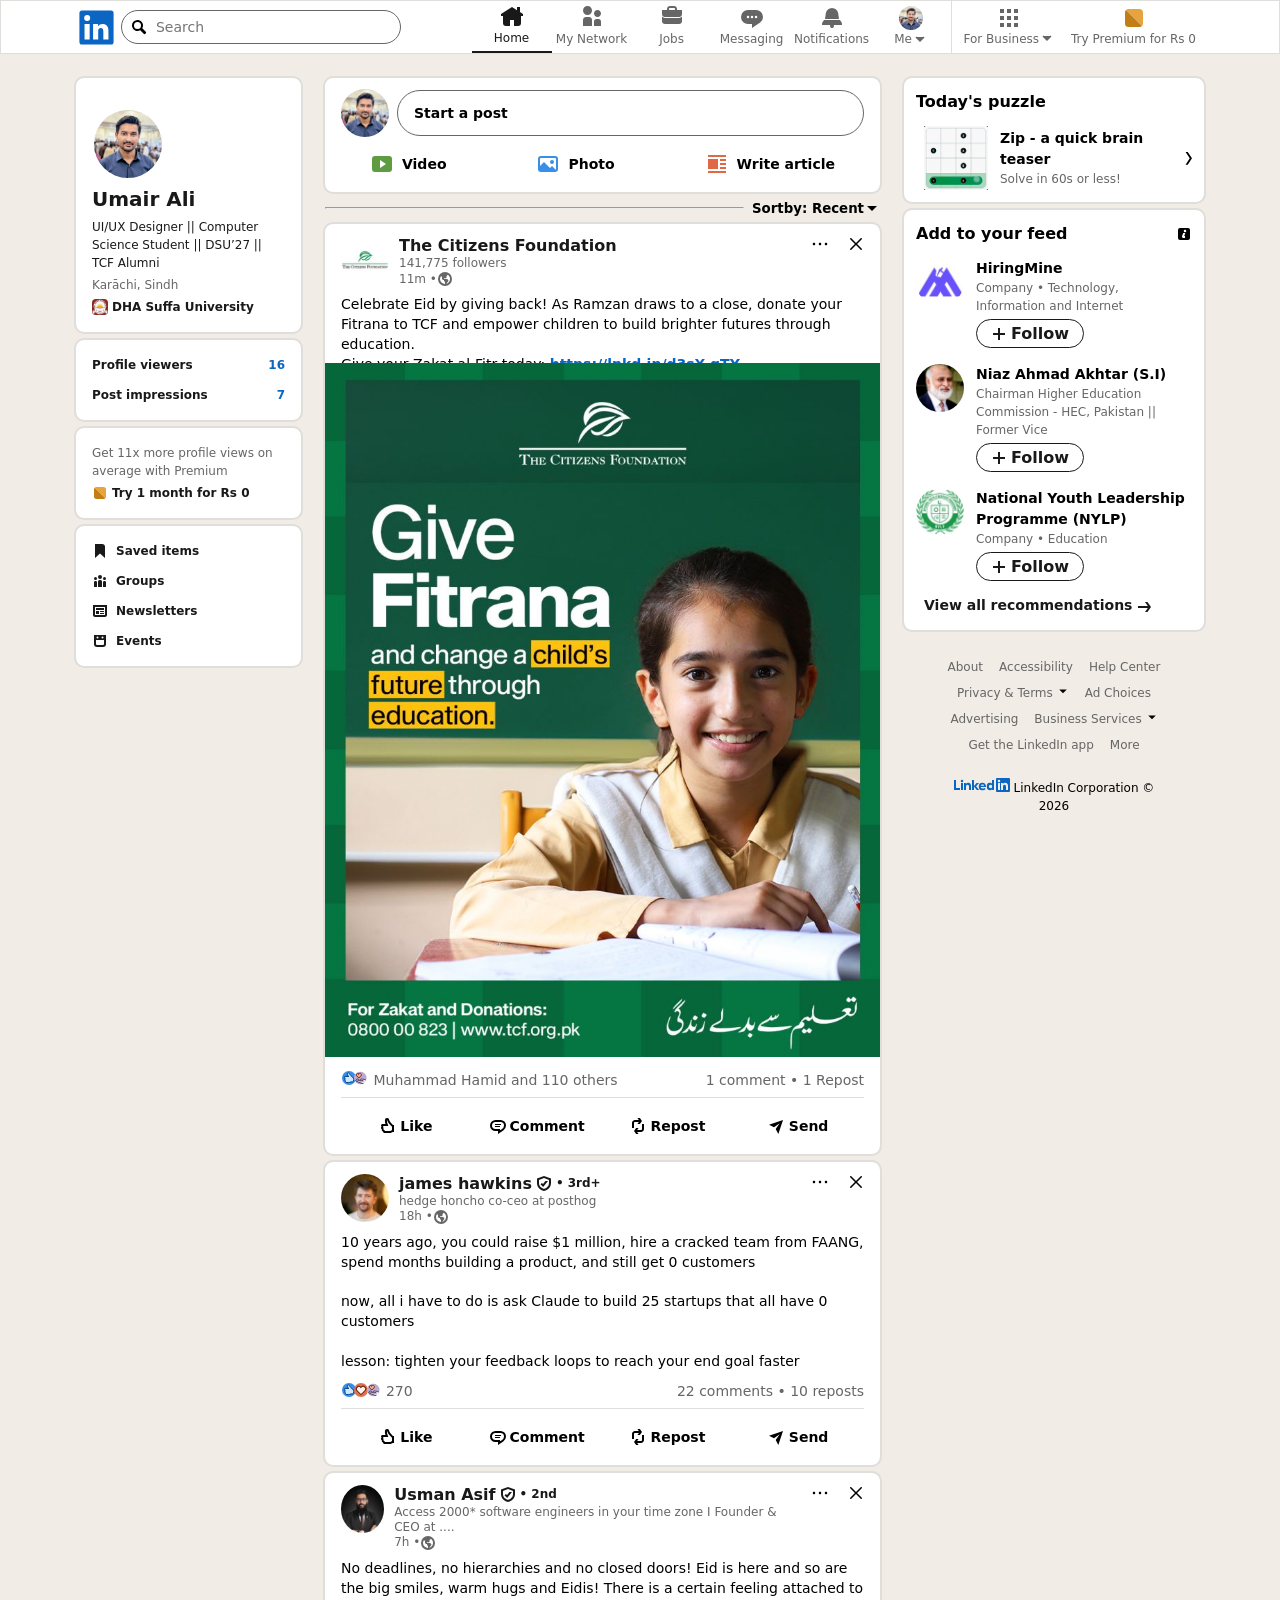
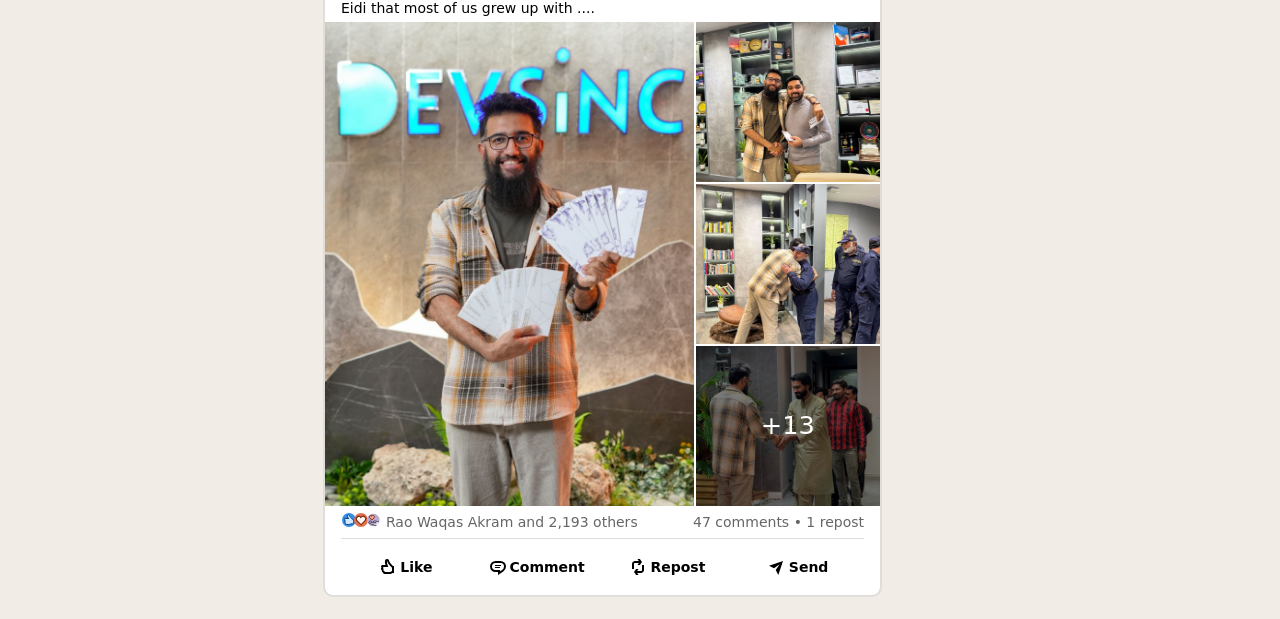
==== commit e692a7a1: "dashboard completed responsiveness remaining" ====
--- a/Dashboard/dashboard.html
+++ b/Dashboard/dashboard.html
@@ -348,68 +348,527 @@
                         </div>
 
                         <div class="postCaption">
-                            <p>Going back to the school where dreams first took shape is always surreal. Where
-                                teachers didn't just teach lessons, they instilled the belief that you could become
-                                anything you wanted.
+                            <p>
+                                Celebrate Eid by giving back! As Ramzan draws to a close, donate your Fitrana to TCF and
+                                empower children to build brighter futures through education.
+                                <br>Give your Zakat al-Fitr today: <a href="">https://lnkd.in/d3sX-qTY</a>
                             </p>
                         </div>
 
                         <div class="postMediaBox">
-                            <img src="https://picsum.photos/560/500" alt="Feed Post Media">
+                            <img src="/Assets/feedPostImg1.jpg" alt="Feed Post Media">
                         </div>
 
                         <div class="feedPostFooter">
                             <div class="postReactionCounts">
-
+                                <div class="postTrigeredReact_Numbers">
+                                    <div class="postTrigeredReactCounts">
+                                        <svg xmlns="http://www.w3.org/2000/svg" width="16" height="16"
+                                            viewBox="0 0 16 16" id="like-consumption-small" data-supported-dps="16x16">
+                                            <g>
+                                                <path d="M8 0a8 8 0 018 8 8 8 0 01-8 8 8 8 0 01-8-8 8 8 0 018-8z"
+                                                    fill="none" />
+                                                <circle cx="8" cy="8" r="7" fill="#378fe9" />
+                                                <path
+                                                    d="M11.93 7.25h-.55c-.05 0-.15-.19-.4-.46-.37-.4-.78-.91-1.07-1.19a7.13 7.13 0 01-1.73-2.24c-.24-.51-.26-.74-.75-.74a.78.78 0 00-.67.81c0 .14.07.63.1.8a7.54 7.54 0 001 2.2H4.12a.88.88 0 00-.65.28.84.84 0 00-.23.66.91.91 0 00.93.85h.16a.82.82 0 00-.55.24.77.77 0 00-.21.54.81.81 0 00.74.8.8.8 0 00.33 1.42.76.76 0 00-.09.55.87.87 0 00.85.63h2.29a3.8 3.8 0 00.89-.11l1.42-.4h1.9c1.02-.04 1.29-4.64.03-4.64z"
+                                                    fill="#d0e8ff" fill-rule="evenodd" />
+                                                <path
+                                                    d="M7.43 6.43H4.11a.88.88 0 00-.88 1 .92.92 0 00.93.84h.16a.82.82 0 00-.55.24.77.77 0 00-.21.56.83.83 0 00.74.81.81.81 0 00-.31.63.81.81 0 00.65.8.78.78 0 00-.09.56.86.86 0 00.85.62h2.29a3.8 3.8 0 00.89-.11l1.42-.47h1.9c1 0 1.27-4.64 0-4.64a5 5 0 01-.55 0s-.15-.19-.4-.46h0c-.37-.4-.78-.91-1.07-1.19a7.08 7.08 0 01-1.7-2.25 2.14 2.14 0 00-.32-.52.83.83 0 00-1.16.09 1.39 1.39 0 00-.25.38 1.71 1.71 0 00-.09.3 2.38 2.38 0 00.07.84 4.12 4.12 0 00.27.84 6.65 6.65 0 00.66 1 .18.18 0 01.07.08"
+                                                    fill="none" stroke="#004182" stroke-linecap="round"
+                                                    stroke-linejoin="round" />
+                                            </g>
+                                        </svg>
+
+                                        <svg xmlns="http://www.w3.org/2000/svg" width="17.5" height="16"
+                                            viewBox="0 0 17.5 16" id="support-consumption-small"
+                                            data-supported-dps="16x16">
+                                            <defs>
+                                                <mask id="reactions-support-consumption-small-a" x="0" y="0"
+                                                    width="17.5" height="16" maskUnits="userSpaceOnUse">
+                                                    <path d="M8 15a7 7 0 10-7-7 7 7 0 007 7z" fill="#fff" />
+                                                </mask>
+                                            </defs>
+                                            <g mask="url(#reactions-support-consumption-small-a)">
+                                                <circle cx="8" cy="8" r="8" fill="none" />
+                                                <path d="M8 15a7 7 0 10-7-7 7 7 0 007 7z" fill="#d8d8d8" />
+                                                <path d="M8 15a7 7 0 10-7-7 7 7 0 007 7z" fill="#bba9d1" />
+                                                <path
+                                                    d="M6.55 10.62h-.21c-.23-.09-1.38-.53-2.15-.74A.25.25 0 014 9.67a.67.67 0 01.11-.5.39.39 0 01.34-.17.69.69 0 01.2 0 1.79 1.79 0 01.42.25l.36.25.33.24.84.33c.11 0 .58.26.55.38s-.53.11-.64.11z"
+                                                    fill="#fef2ff" />
+                                                <path
+                                                    d="M15.47 14.07a23.68 23.68 0 01-3.56-.33h-.06a21.22 21.22 0 01-2.64-.51c-.77-.22-1.53-.5-2.26-.77l-.33-.12c-.7-.25-1.26-.47-1.77-.67l-.2-.07a9.1 9.1 0 01-.9-.4c-.4-.22-.53-.5-.35-.84A.6.6 0 014 10h.2a21.93 21.93 0 012.86.86h1.19L11 11a5.08 5.08 0 00-2-.8c-.25-.06-.48-.13-.53-.29a.66.66 0 01.24-.72 1.09 1.09 0 01.56-.12 3.27 3.27 0 01.7.08l.36.1a4.25 4.25 0 00.86.18 8.87 8.87 0 011.43.3 2.43 2.43 0 012 1.51c-.06-.18 0-.05 0-.11v-.06h.99c.13 0 .7-.14.7 0a5.45 5.45 0 01-.67 3 .17.17 0 01-.14.1z"
+                                                    fill="#eae2f3" />
+                                                <path d="M13.2 10a.09.09 0 00.1 0z" fill="#d67676" />
+                                                <path
+                                                    d="M6.14 3.57a1.43 1.43 0 00-2 0 1.5 1.5 0 000 2.1L6.3 7.92l2.22-2.25a1.5 1.5 0 000-2.1 1.44 1.44 0 00-2 0l-.17.17z"
+                                                    fill="#ecaa96" fill-rule="evenodd" />
+                                                <path
+                                                    d="M16.92 11.25a2.58 2.58 0 01-.13 1.62 5.29 5.29 0 01-1.21 1.69c-.13.12-4.85-.52-6-.69a58.16 58.16 0 01-6.49-2.7c-.21-.11-.22-.9.37-1.06s2.85.8 3.8.88 2.54.18 3.67.18-1.3-.68-1.7-.82-1-.31-1.08-.64S8.63 9 9 9a6.57 6.57 0 012 .35 13.35 13.35 0 012.45.5A3.1 3.1 0 0115 11c.11.2 1.81.17 1.92.25z"
+                                                    fill="none" stroke="#493d57" />
+                                                <path
+                                                    d="M4.07 10.09A.75.75 0 014.59 9c.4-.08 1.18.42 1.72.91a5.73 5.73 0 001.89 1.14"
+                                                    fill="none" stroke="#493d57" />
+                                                <path
+                                                    d="M6.22 3.37A1.58 1.58 0 004 5.6L6.4 8l2.42-2.4a1.59 1.59 0 00.43-1.38 1.54 1.54 0 00-.86-1.15 1.52 1.52 0 00-.69-.16 1.58 1.58 0 00-1.12.47l-.18.17z"
+                                                    fill="none" stroke="#77280c" stroke-linecap="round"
+                                                    stroke-linejoin="round" />
+                                            </g>
+                                        </svg>
+                                    </div>
+                                    <span class="postReactNumber">Muhammad Hamid and 110 others</span>
+                                </div>
+
+                                <div class="postShare_RepostCounts">
+                                    <span>1 comment</span>
+                                    <span>• 1 Repost</span>
+                                </div>
                             </div>
 
                             <div class="postReactionContainer">
-                                <button>
-                                    <div class="postReactionBtn">
-                                        <svg xmlns="http://www.w3.org/2000/svg" viewBox="0 0 16 16" id="thumbs-up-outline-small"
-                                            aria-hidden="true" role="none" data-supported-dps="16x16" fill="currentColor">
+                                <button class="postReactionBtn">
+                                    <svg xmlns="http://www.w3.org/2000/svg" viewBox="0 0 16 16"
+                                        id="thumbs-up-outline-small" aria-hidden="true" role="none"
+                                        data-supported-dps="16x16" fill="currentColor">
+                                        <path
+                                            d="M12.91 7l-2.25-2.57a8.21 8.21 0 01-1.5-2.55L9 1.37A2.08 2.08 0 007 0a2.08 2.08 0 00-2.06 2.08v1.17a5.81 5.81 0 00.31 1.89l.28.86H2.38A1.47 1.47 0 001 7.47a1.45 1.45 0 00.64 1.21 1.48 1.48 0 00-.37 2.06 1.54 1.54 0 00.62.51h.05a1.6 1.6 0 00-.19.71A1.47 1.47 0 003 13.42v.1A1.46 1.46 0 004.4 15h4.83a5.61 5.61 0 002.48-.58l1-.42H14V7zM12 12.11l-1.19.52a3.59 3.59 0 01-1.58.37H5.1a.55.55 0 01-.53-.4l-.14-.48-.49-.21a.56.56 0 01-.34-.6l.09-.56-.42-.42a.56.56 0 01-.09-.68L3.55 9l-.4-.61A.28.28 0 013.3 8h5L7.14 4.51a4.15 4.15 0 01-.2-1.26V2.08A.09.09 0 017 2a.11.11 0 01.08 0l.18.51a10 10 0 001.9 3.24l2.84 3z">
+                                        </path>
+                                    </svg>
+                                    <span>Like</span>
+                                </button>
+                                <button class="postReactionBtn">
+                                    <svg xmlns="http://www.w3.org/2000/svg" viewBox="0 0 16 16" id="comment-small"
+                                        aria-hidden="true" role="none" data-supported-dps="16x16" fill="currentColor">
+                                        <path
+                                            d="M5 8h5v1H5zm11-.5v.08a6 6 0 01-2.75 5L8 16v-3H5.5A5.51 5.51 0 010 7.5 5.62 5.62 0 015.74 2h4.76A5.5 5.5 0 0116 7.5zm-2 0A3.5 3.5 0 0010.5 4H5.74A3.62 3.62 0 002 7.5 3.53 3.53 0 005.5 11H10v1.33l2.17-1.39A4 4 0 0014 7.58zM5 7h6V6H5z">
+                                        </path>
+                                    </svg>
+                                    <span>Comment</span>
+                                </button>
+                                <button class="postReactionBtn">
+                                    <svg xmlns="http://www.w3.org/2000/svg" viewBox="0 0 16 16" id="repost-small"
+                                        aria-hidden="true" role="none" data-supported-dps="16x16" fill="currentColor">
+                                        <path
+                                            d="M4 10H2V5c0-1.66 1.34-3 3-3h3.85L7.42 0h2.44L12 3 9.86 6H7.42l1.43-2H5c-.55 0-1 .45-1 1v5zm8-4v5c0 .55-.45 1-1 1H7.15l1.43-2H6.14L4 13l2.14 3h2.44l-1.43-2H11c1.66 0 3-1.34 3-3V6h-2z">
+                                        </path>
+                                    </svg>
+                                    <span>Repost</span>
+                                </button>
+                                <button class="postReactionBtn">
+                                    <svg xmlns="http://www.w3.org/2000/svg" viewBox="0 0 16 16" class="rtl-flip"
+                                        id="send-privately-small" aria-hidden="true" role="none"
+                                        data-supported-dps="16x16" fill="currentColor">
+                                        <path d="M14 2L0 6.67l5 2.64 5.67-3.98L6.7 11l2.63 5L14 2z"></path>
+                                    </svg>
+                                    <span>Send</span>
+                                </button>
+                            </div>
+                        </div>
+                    </div>
+
+                    <div class="feedPost">
+                        <div class="feedPostHeader">
+                            <div class="feedPostPrfileData">
+                                <div class="postProfileImg">
+                                    <img src="/Assets/postProfileImg-2.jpg" alt="Post Profile Image">
+                                </div>
+
+                                <div class="postProfileAbout">
+                                    <h4 class="postPrfileName">
+                                        james hawkins
+                                        <svg xmlns="http://www.w3.org/2000/svg" id="verified-small" fill="currentColor"
+                                            aria-hidden="true" data-supported-dps="16x16" viewBox="0 0 16 16"
+                                            data-token-id="304" width="16" height="16"
+                                            class="_24ae5f3b _3293c70f _7e3c011f" role="img"
+                                            style="width: 16px; min-width: 16px; height: 16px; min-height: 16px;">
                                             <path
-                                                d="M12.91 7l-2.25-2.57a8.21 8.21 0 01-1.5-2.55L9 1.37A2.08 2.08 0 007 0a2.08 2.08 0 00-2.06 2.08v1.17a5.81 5.81 0 00.31 1.89l.28.86H2.38A1.47 1.47 0 001 7.47a1.45 1.45 0 00.64 1.21 1.48 1.48 0 00-.37 2.06 1.54 1.54 0 00.62.51h.05a1.6 1.6 0 00-.19.71A1.47 1.47 0 003 13.42v.1A1.46 1.46 0 004.4 15h4.83a5.61 5.61 0 002.48-.58l1-.42H14V7zM12 12.11l-1.19.52a3.59 3.59 0 01-1.58.37H5.1a.55.55 0 01-.53-.4l-.14-.48-.49-.21a.56.56 0 01-.34-.6l.09-.56-.42-.42a.56.56 0 01-.09-.68L3.55 9l-.4-.61A.28.28 0 013.3 8h5L7.14 4.51a4.15 4.15 0 01-.2-1.26V2.08A.09.09 0 017 2a.11.11 0 01.08 0l.18.51a10 10 0 001.9 3.24l2.84 3z">
+                                                d="m8 15-.86-.29C3.24 13.41 1 10.62 1 7V2.49L8 0l7 2.49V7c0 3.62-2.23 6.41-6.13 7.71zM3 3.9V7c0 3.53 2.6 5.09 4.78 5.82l.23.08.23-.08C10.01 12.23 13 10.71 13 7V3.9L8 2.11zM9.43 5 7.01 8.02l-1.1-1.1L4.5 8.34l2.67 2.67 4.83-6H9.43z">
                                             </path>
                                         </svg>
-                                        <span>Like</span>
+                                        <span>• 3rd+</span>
+                                    </h4>
+                                    <p class="profileHeadline">hedge honcho co-ceo at posthog</p>
+                                    <p class="postingTime">
+                                        18h •
+                                        <svg xmlns="http://www.w3.org/2000/svg" viewBox="0 0 16 16"
+                                            data-supported-dps="16x16" fill="currentColor" class="mercado-match"
+                                            width="16" height="16" focusable="false">
+                                            <path
+                                                d="M8 1a7 7 0 107 7 7 7 0 00-7-7zM3 8a5 5 0 011-3l.55.55A1.5 1.5 0 015 6.62v1.07a.75.75 0 00.22.53l.56.56a.75.75 0 00.53.22H7v.69a.75.75 0 00.22.53l.56.56a.75.75 0 01.22.53V13a5 5 0 01-5-5zm6.24 4.83l2-2.46a.75.75 0 00.09-.8l-.58-1.16A.76.76 0 0010 8H7v-.19a.51.51 0 01.28-.45l.38-.19a.74.74 0 01.68 0L9 7.5l.38-.7a1 1 0 00.12-.48v-.85a.78.78 0 01.21-.53l1.07-1.09a5 5 0 01-1.54 9z">
+                                            </path>
+                                        </svg>
+                                    </p>
+                                </div>
+                            </div>
+
+                            <div class="postActionBtns">
+                                <div class="postThreeDotIcon">
+                                    <svg width="16" height="16" viewBox="0 0 16 16" fill="none"
+                                        xmlns="http://www.w3.org/2000/svg">
+                                        <path
+                                            d="M3.25 8C3.25 8.69 2.69 9.25 2 9.25C1.31 9.25 0.75 8.69 0.75 8C0.75 7.31 1.31 6.75 2 6.75C2.69 6.75 3.25 7.31 3.25 8ZM14 6.75C13.31 6.75 12.75 7.31 12.75 8C12.75 8.69 13.31 9.25 14 9.25C14.69 9.25 15.25 8.69 15.25 8C15.25 7.31 14.69 6.75 14 6.75ZM8 6.75C7.31 6.75 6.75 7.31 6.75 8C6.75 8.69 7.31 9.25 8 9.25C8.69 9.25 9.25 8.69 9.25 8C9.25 7.31 8.69 6.75 8 6.75Z"
+                                            fill="currentColor">
+                                        </path>
+                                    </svg>
+                                </div>
+
+                                <div class="postCrossIcon">
+                                    <svg width="16" height="16" viewBox="0 0 16 16" fill="none"
+                                        xmlns="http://www.w3.org/2000/svg">
+                                        <path
+                                            d="M13.78 12.72C14.07 13.01 14.07 13.49 13.78 13.78C13.63 13.93 13.44 14 13.25 14C13.06 14 12.87 13.93 12.72 13.78L8 9.06L3.28 13.78C3.13 13.93 2.94 14 2.75 14C2.56 14 2.37 13.93 2.22 13.78C1.93 13.49 1.93 13.01 2.22 12.72L6.94 8L2.22 3.28C1.93 2.99 1.93 2.51 2.22 2.22C2.51 1.93 2.99 1.93 3.28 2.22L8 6.94L12.72 2.22C13.01 1.93 13.49 1.93 13.78 2.22C14.07 2.51 14.07 2.99 13.78 3.28L9.06 8L13.78 12.72Z"
+                                            fill="currentColor">
+                                        </path>
+                                    </svg>
+                                </div>
+                            </div>
+                        </div>
+
+                        <div class="postCaption postFullCaption">
+                            <p>
+                                10 years ago, you could raise $1 million, hire a cracked team from FAANG, spend months
+                                building a product, and still get 0 customers
+                                <br><br>
+                                now, all i have to do is ask Claude to build 25 startups that all have 0 customers
+                                <br><br>
+                                lesson: tighten your feedback loops to reach your end goal faster
+                            </p>
+                        </div>
+
+                        <div class="feedPostFooter">
+                            <div class="postReactionCounts">
+                                <div class="postTrigeredReact_Numbers">
+                                    <div class="postTrigeredReactCounts">
+                                        <svg xmlns="http://www.w3.org/2000/svg" width="16" height="16"
+                                            viewBox="0 0 16 16" id="like-consumption-small" data-supported-dps="16x16">
+                                            <g>
+                                                <path d="M8 0a8 8 0 018 8 8 8 0 01-8 8 8 8 0 01-8-8 8 8 0 018-8z"
+                                                    fill="none" />
+                                                <circle cx="8" cy="8" r="7" fill="#378fe9" />
+                                                <path
+                                                    d="M11.93 7.25h-.55c-.05 0-.15-.19-.4-.46-.37-.4-.78-.91-1.07-1.19a7.13 7.13 0 01-1.73-2.24c-.24-.51-.26-.74-.75-.74a.78.78 0 00-.67.81c0 .14.07.63.1.8a7.54 7.54 0 001 2.2H4.12a.88.88 0 00-.65.28.84.84 0 00-.23.66.91.91 0 00.93.85h.16a.82.82 0 00-.55.24.77.77 0 00-.21.54.81.81 0 00.74.8.8.8 0 00.33 1.42.76.76 0 00-.09.55.87.87 0 00.85.63h2.29a3.8 3.8 0 00.89-.11l1.42-.4h1.9c1.02-.04 1.29-4.64.03-4.64z"
+                                                    fill="#d0e8ff" fill-rule="evenodd" />
+                                                <path
+                                                    d="M7.43 6.43H4.11a.88.88 0 00-.88 1 .92.92 0 00.93.84h.16a.82.82 0 00-.55.24.77.77 0 00-.21.56.83.83 0 00.74.81.81.81 0 00-.31.63.81.81 0 00.65.8.78.78 0 00-.09.56.86.86 0 00.85.62h2.29a3.8 3.8 0 00.89-.11l1.42-.47h1.9c1 0 1.27-4.64 0-4.64a5 5 0 01-.55 0s-.15-.19-.4-.46h0c-.37-.4-.78-.91-1.07-1.19a7.08 7.08 0 01-1.7-2.25 2.14 2.14 0 00-.32-.52.83.83 0 00-1.16.09 1.39 1.39 0 00-.25.38 1.71 1.71 0 00-.09.3 2.38 2.38 0 00.07.84 4.12 4.12 0 00.27.84 6.65 6.65 0 00.66 1 .18.18 0 01.07.08"
+                                                    fill="none" stroke="#004182" stroke-linecap="round"
+                                                    stroke-linejoin="round" />
+                                            </g>
+                                        </svg>
+
+                                        <svg xmlns="http://www.w3.org/2000/svg" width="16" height="16"
+                                            viewBox="0 0 16 16" id="empathy-consumption-small"
+                                            data-supported-dps="16x16">
+                                            <g>
+                                                <path d="M8 0a8 8 0 018 8 8 8 0 01-8 8 8 8 0 01-8-8 8 8 0 018-8z"
+                                                    fill="none" />
+                                                <circle cx="8" cy="8" r="7" fill="#df704d" />
+                                                <path
+                                                    d="M7.71 5A2.64 2.64 0 004 8.75l4 4 4-4A2.64 2.64 0 0012 5a2.61 2.61 0 00-1.85-.77h0A2.57 2.57 0 008.3 5l-.3.3z"
+                                                    fill="#fff3f0" stroke="#77280c" fill-rule="evenodd" />
+                                                <path
+                                                    d="M11.43 5.18a2 2 0 01.53.63c.9 1.67-.6 2.72-1.54 3.67-.6.61-1.22 1.22-1.85 1.8M5.79 4.81a2.1 2.1 0 00-.79.11 1.8 1.8 0 00-1 .82A2.6 2.6 0 003.77 7v.09"
+                                                    fill="none" />
+                                                <path
+                                                    d="M7.71 5A2.6 2.6 0 004 5a2.66 2.66 0 000 3.7l4 4 4-4A2.66 2.66 0 0012 5a2.58 2.58 0 00-1.85-.78h0A2.58 2.58 0 008.3 5l-.3.25z"
+                                                    fill="none" stroke="#77280c" stroke-linecap="round"
+                                                    stroke-linejoin="round" />
+                                            </g>
+                                        </svg>
+
+                                        <svg xmlns="http://www.w3.org/2000/svg" width="17.5" height="16"
+                                            viewBox="0 0 17.5 16" id="support-consumption-small"
+                                            data-supported-dps="16x16">
+                                            <defs>
+                                                <mask id="reactions-support-consumption-small-a" x="0" y="0"
+                                                    width="17.5" height="16" maskUnits="userSpaceOnUse">
+                                                    <path d="M8 15a7 7 0 10-7-7 7 7 0 007 7z" fill="#fff" />
+                                                </mask>
+                                            </defs>
+                                            <g mask="url(#reactions-support-consumption-small-a)">
+                                                <circle cx="8" cy="8" r="8" fill="none" />
+                                                <path d="M8 15a7 7 0 10-7-7 7 7 0 007 7z" fill="#d8d8d8" />
+                                                <path d="M8 15a7 7 0 10-7-7 7 7 0 007 7z" fill="#bba9d1" />
+                                                <path
+                                                    d="M6.55 10.62h-.21c-.23-.09-1.38-.53-2.15-.74A.25.25 0 014 9.67a.67.67 0 01.11-.5.39.39 0 01.34-.17.69.69 0 01.2 0 1.79 1.79 0 01.42.25l.36.25.33.24.84.33c.11 0 .58.26.55.38s-.53.11-.64.11z"
+                                                    fill="#fef2ff" />
+                                                <path
+                                                    d="M15.47 14.07a23.68 23.68 0 01-3.56-.33h-.06a21.22 21.22 0 01-2.64-.51c-.77-.22-1.53-.5-2.26-.77l-.33-.12c-.7-.25-1.26-.47-1.77-.67l-.2-.07a9.1 9.1 0 01-.9-.4c-.4-.22-.53-.5-.35-.84A.6.6 0 014 10h.2a21.93 21.93 0 012.86.86h1.19L11 11a5.08 5.08 0 00-2-.8c-.25-.06-.48-.13-.53-.29a.66.66 0 01.24-.72 1.09 1.09 0 01.56-.12 3.27 3.27 0 01.7.08l.36.1a4.25 4.25 0 00.86.18 8.87 8.87 0 011.43.3 2.43 2.43 0 012 1.51c-.06-.18 0-.05 0-.11v-.06h.99c.13 0 .7-.14.7 0a5.45 5.45 0 01-.67 3 .17.17 0 01-.14.1z"
+                                                    fill="#eae2f3" />
+                                                <path d="M13.2 10a.09.09 0 00.1 0z" fill="#d67676" />
+                                                <path
+                                                    d="M6.14 3.57a1.43 1.43 0 00-2 0 1.5 1.5 0 000 2.1L6.3 7.92l2.22-2.25a1.5 1.5 0 000-2.1 1.44 1.44 0 00-2 0l-.17.17z"
+                                                    fill="#ecaa96" fill-rule="evenodd" />
+                                                <path
+                                                    d="M16.92 11.25a2.58 2.58 0 01-.13 1.62 5.29 5.29 0 01-1.21 1.69c-.13.12-4.85-.52-6-.69a58.16 58.16 0 01-6.49-2.7c-.21-.11-.22-.9.37-1.06s2.85.8 3.8.88 2.54.18 3.67.18-1.3-.68-1.7-.82-1-.31-1.08-.64S8.63 9 9 9a6.57 6.57 0 012 .35 13.35 13.35 0 012.45.5A3.1 3.1 0 0115 11c.11.2 1.81.17 1.92.25z"
+                                                    fill="none" stroke="#493d57" />
+                                                <path
+                                                    d="M4.07 10.09A.75.75 0 014.59 9c.4-.08 1.18.42 1.72.91a5.73 5.73 0 001.89 1.14"
+                                                    fill="none" stroke="#493d57" />
+                                                <path
+                                                    d="M6.22 3.37A1.58 1.58 0 004 5.6L6.4 8l2.42-2.4a1.59 1.59 0 00.43-1.38 1.54 1.54 0 00-.86-1.15 1.52 1.52 0 00-.69-.16 1.58 1.58 0 00-1.12.47l-.18.17z"
+                                                    fill="none" stroke="#77280c" stroke-linecap="round"
+                                                    stroke-linejoin="round" />
+                                            </g>
+                                        </svg>
                                     </div>
-                                </button>
-                                <button>
-                                    <div class="postReactionBtn">
-                                        <svg xmlns="http://www.w3.org/2000/svg" viewBox="0 0 16 16" id="comment-small"
-                                            aria-hidden="true" role="none" data-supported-dps="16x16" fill="currentColor">
+                                    <span class="postReactNumber">270</span>
+                                </div>
+
+                                <div class="postShare_RepostCounts">
+                                    <span>22 comments</span>
+                                    <span>• 10 reposts</span>
+                                </div>
+                            </div>
+
+                            <div class="postReactionContainer">
+                                <button class="postReactionBtn">
+                                    <svg xmlns="http://www.w3.org/2000/svg" viewBox="0 0 16 16"
+                                        id="thumbs-up-outline-small" aria-hidden="true" role="none"
+                                        data-supported-dps="16x16" fill="currentColor">
+                                        <path
+                                            d="M12.91 7l-2.25-2.57a8.21 8.21 0 01-1.5-2.55L9 1.37A2.08 2.08 0 007 0a2.08 2.08 0 00-2.06 2.08v1.17a5.81 5.81 0 00.31 1.89l.28.86H2.38A1.47 1.47 0 001 7.47a1.45 1.45 0 00.64 1.21 1.48 1.48 0 00-.37 2.06 1.54 1.54 0 00.62.51h.05a1.6 1.6 0 00-.19.71A1.47 1.47 0 003 13.42v.1A1.46 1.46 0 004.4 15h4.83a5.61 5.61 0 002.48-.58l1-.42H14V7zM12 12.11l-1.19.52a3.59 3.59 0 01-1.58.37H5.1a.55.55 0 01-.53-.4l-.14-.48-.49-.21a.56.56 0 01-.34-.6l.09-.56-.42-.42a.56.56 0 01-.09-.68L3.55 9l-.4-.61A.28.28 0 013.3 8h5L7.14 4.51a4.15 4.15 0 01-.2-1.26V2.08A.09.09 0 017 2a.11.11 0 01.08 0l.18.51a10 10 0 001.9 3.24l2.84 3z">
+                                        </path>
+                                    </svg>
+                                    <span>Like</span>
+                                </button>
+                                <button class="postReactionBtn">
+                                    <svg xmlns="http://www.w3.org/2000/svg" viewBox="0 0 16 16" id="comment-small"
+                                        aria-hidden="true" role="none" data-supported-dps="16x16" fill="currentColor">
+                                        <path
+                                            d="M5 8h5v1H5zm11-.5v.08a6 6 0 01-2.75 5L8 16v-3H5.5A5.51 5.51 0 010 7.5 5.62 5.62 0 015.74 2h4.76A5.5 5.5 0 0116 7.5zm-2 0A3.5 3.5 0 0010.5 4H5.74A3.62 3.62 0 002 7.5 3.53 3.53 0 005.5 11H10v1.33l2.17-1.39A4 4 0 0014 7.58zM5 7h6V6H5z">
+                                        </path>
+                                    </svg>
+                                    <span>Comment</span>
+                                </button>
+                                <button class="postReactionBtn">
+                                    <svg xmlns="http://www.w3.org/2000/svg" viewBox="0 0 16 16" id="repost-small"
+                                        aria-hidden="true" role="none" data-supported-dps="16x16" fill="currentColor">
+                                        <path
+                                            d="M4 10H2V5c0-1.66 1.34-3 3-3h3.85L7.42 0h2.44L12 3 9.86 6H7.42l1.43-2H5c-.55 0-1 .45-1 1v5zm8-4v5c0 .55-.45 1-1 1H7.15l1.43-2H6.14L4 13l2.14 3h2.44l-1.43-2H11c1.66 0 3-1.34 3-3V6h-2z">
+                                        </path>
+                                    </svg>
+                                    <span>Repost</span>
+                                </button>
+                                <button class="postReactionBtn">
+                                    <svg xmlns="http://www.w3.org/2000/svg" viewBox="0 0 16 16" class="rtl-flip"
+                                        id="send-privately-small" aria-hidden="true" role="none"
+                                        data-supported-dps="16x16" fill="currentColor">
+                                        <path d="M14 2L0 6.67l5 2.64 5.67-3.98L6.7 11l2.63 5L14 2z"></path>
+                                    </svg>
+                                    <span>Send</span>
+                                </button>
+                            </div>
+                        </div>
+                    </div>
+                    
+                    <div class="feedPost">
+                        <div class="feedPostHeader">
+                            <div class="feedPostPrfileData">
+                                <div class="postProfileImg">
+                                    <img src="/Assets/postProfileImg.jpg" alt="Post Profile Image">
+                                </div>
+
+                                <div class="postProfileAbout">
+                                    <h4 class="postPrfileName">
+                                        Usman Asif
+                                        <svg xmlns="http://www.w3.org/2000/svg" id="verified-small" fill="currentColor"
+                                            aria-hidden="true" data-supported-dps="16x16" viewBox="0 0 16 16"
+                                            data-token-id="304" width="16" height="16"
+                                            class="_24ae5f3b _3293c70f _7e3c011f" role="img"
+                                            style="width: 16px; min-width: 16px; height: 16px; min-height: 16px;">
                                             <path
-                                                d="M5 8h5v1H5zm11-.5v.08a6 6 0 01-2.75 5L8 16v-3H5.5A5.51 5.51 0 010 7.5 5.62 5.62 0 015.74 2h4.76A5.5 5.5 0 0116 7.5zm-2 0A3.5 3.5 0 0010.5 4H5.74A3.62 3.62 0 002 7.5 3.53 3.53 0 005.5 11H10v1.33l2.17-1.39A4 4 0 0014 7.58zM5 7h6V6H5z">
+                                                d="m8 15-.86-.29C3.24 13.41 1 10.62 1 7V2.49L8 0l7 2.49V7c0 3.62-2.23 6.41-6.13 7.71zM3 3.9V7c0 3.53 2.6 5.09 4.78 5.82l.23.08.23-.08C10.01 12.23 13 10.71 13 7V3.9L8 2.11zM9.43 5 7.01 8.02l-1.1-1.1L4.5 8.34l2.67 2.67 4.83-6H9.43z">
                                             </path>
                                         </svg>
-                                        <span>Comment</span>
+                                        <span>• 2nd</span>
+                                    </h4>
+                                    <p class="profileHeadline">Access 2000* software engineers in your time zone I
+                                        Founder & CEO at ....</p>
+                                    <p class="postingTime">
+                                        7h •
+                                        <svg xmlns="http://www.w3.org/2000/svg" viewBox="0 0 16 16"
+                                            data-supported-dps="16x16" fill="currentColor" class="mercado-match"
+                                            width="16" height="16" focusable="false">
+                                            <path
+                                                d="M8 1a7 7 0 107 7 7 7 0 00-7-7zM3 8a5 5 0 011-3l.55.55A1.5 1.5 0 015 6.62v1.07a.75.75 0 00.22.53l.56.56a.75.75 0 00.53.22H7v.69a.75.75 0 00.22.53l.56.56a.75.75 0 01.22.53V13a5 5 0 01-5-5zm6.24 4.83l2-2.46a.75.75 0 00.09-.8l-.58-1.16A.76.76 0 0010 8H7v-.19a.51.51 0 01.28-.45l.38-.19a.74.74 0 01.68 0L9 7.5l.38-.7a1 1 0 00.12-.48v-.85a.78.78 0 01.21-.53l1.07-1.09a5 5 0 01-1.54 9z">
+                                            </path>
+                                        </svg>
+                                    </p>
+                                </div>
+                            </div>
+
+                            <div class="postActionBtns">
+                                <div class="postThreeDotIcon">
+                                    <svg width="16" height="16" viewBox="0 0 16 16" fill="none"
+                                        xmlns="http://www.w3.org/2000/svg">
+                                        <path
+                                            d="M3.25 8C3.25 8.69 2.69 9.25 2 9.25C1.31 9.25 0.75 8.69 0.75 8C0.75 7.31 1.31 6.75 2 6.75C2.69 6.75 3.25 7.31 3.25 8ZM14 6.75C13.31 6.75 12.75 7.31 12.75 8C12.75 8.69 13.31 9.25 14 9.25C14.69 9.25 15.25 8.69 15.25 8C15.25 7.31 14.69 6.75 14 6.75ZM8 6.75C7.31 6.75 6.75 7.31 6.75 8C6.75 8.69 7.31 9.25 8 9.25C8.69 9.25 9.25 8.69 9.25 8C9.25 7.31 8.69 6.75 8 6.75Z"
+                                            fill="currentColor">
+                                        </path>
+                                    </svg>
+                                </div>
+
+                                <div class="postCrossIcon">
+                                    <svg width="16" height="16" viewBox="0 0 16 16" fill="none"
+                                        xmlns="http://www.w3.org/2000/svg">
+                                        <path
+                                            d="M13.78 12.72C14.07 13.01 14.07 13.49 13.78 13.78C13.63 13.93 13.44 14 13.25 14C13.06 14 12.87 13.93 12.72 13.78L8 9.06L3.28 13.78C3.13 13.93 2.94 14 2.75 14C2.56 14 2.37 13.93 2.22 13.78C1.93 13.49 1.93 13.01 2.22 12.72L6.94 8L2.22 3.28C1.93 2.99 1.93 2.51 2.22 2.22C2.51 1.93 2.99 1.93 3.28 2.22L8 6.94L12.72 2.22C13.01 1.93 13.49 1.93 13.78 2.22C14.07 2.51 14.07 2.99 13.78 3.28L9.06 8L13.78 12.72Z"
+                                            fill="currentColor">
+                                        </path>
+                                    </svg>
+                                </div>
+                            </div>
+                        </div>
+
+                        <div class="postCaption">
+                            <p>
+                                No deadlines, no hierarchies and no closed doors! Eid is here and so are the big smiles,
+                                warm hugs and Eidis! There is a certain feeling attached to Eidi that most of us grew up
+                                with ....
+                            </p>
+                        </div>
+
+                        <div class="postMultiMediaBox">
+                            <div class="postMediaCell postMediaMainCell">
+                                <img src="/Assets/feedPostImg2-1.jpg" alt="Feed Post Media">
+                            </div>
+                            <div class="postMediaCell postMediaToprightCell">
+                                <img src="/Assets/feedPostImg2-2.jpg" alt="Feed Post Media">
+                            </div>
+                            <div class="postMediaCell postMediaMidrightCell">
+                                <img src="/Assets/feedPostImg2-3.jpg" alt="Feed Post Media">
+                            </div>
+                            <div class="postMediaCell postMediaBottomRightCell">
+                                <img src="/Assets/feedPostImg2-4.jpg" alt="Feed Post Media">
+                                <span class="postMediaOverlayCount">+13</span>
+                            </div>
+                        </div>
+
+                        <div class="feedPostFooter">
+                            <div class="postReactionCounts">
+                                <div class="postTrigeredReact_Numbers">
+                                    <div class="postTrigeredReactCounts">
+                                        <svg xmlns="http://www.w3.org/2000/svg" width="16" height="16"
+                                            viewBox="0 0 16 16" id="like-consumption-small" data-supported-dps="16x16">
+                                            <g>
+                                                <path d="M8 0a8 8 0 018 8 8 8 0 01-8 8 8 8 0 01-8-8 8 8 0 018-8z"
+                                                    fill="none" />
+                                                <circle cx="8" cy="8" r="7" fill="#378fe9" />
+                                                <path
+                                                    d="M11.93 7.25h-.55c-.05 0-.15-.19-.4-.46-.37-.4-.78-.91-1.07-1.19a7.13 7.13 0 01-1.73-2.24c-.24-.51-.26-.74-.75-.74a.78.78 0 00-.67.81c0 .14.07.63.1.8a7.54 7.54 0 001 2.2H4.12a.88.88 0 00-.65.28.84.84 0 00-.23.66.91.91 0 00.93.85h.16a.82.82 0 00-.55.24.77.77 0 00-.21.54.81.81 0 00.74.8.8.8 0 00.33 1.42.76.76 0 00-.09.55.87.87 0 00.85.63h2.29a3.8 3.8 0 00.89-.11l1.42-.4h1.9c1.02-.04 1.29-4.64.03-4.64z"
+                                                    fill="#d0e8ff" fill-rule="evenodd" />
+                                                <path
+                                                    d="M7.43 6.43H4.11a.88.88 0 00-.88 1 .92.92 0 00.93.84h.16a.82.82 0 00-.55.24.77.77 0 00-.21.56.83.83 0 00.74.81.81.81 0 00-.31.63.81.81 0 00.65.8.78.78 0 00-.09.56.86.86 0 00.85.62h2.29a3.8 3.8 0 00.89-.11l1.42-.47h1.9c1 0 1.27-4.64 0-4.64a5 5 0 01-.55 0s-.15-.19-.4-.46h0c-.37-.4-.78-.91-1.07-1.19a7.08 7.08 0 01-1.7-2.25 2.14 2.14 0 00-.32-.52.83.83 0 00-1.16.09 1.39 1.39 0 00-.25.38 1.71 1.71 0 00-.09.3 2.38 2.38 0 00.07.84 4.12 4.12 0 00.27.84 6.65 6.65 0 00.66 1 .18.18 0 01.07.08"
+                                                    fill="none" stroke="#004182" stroke-linecap="round"
+                                                    stroke-linejoin="round" />
+                                            </g>
+                                        </svg>
+
+                                        <svg xmlns="http://www.w3.org/2000/svg" width="16" height="16"
+                                            viewBox="0 0 16 16" id="empathy-consumption-small"
+                                            data-supported-dps="16x16">
+                                            <g>
+                                                <path d="M8 0a8 8 0 018 8 8 8 0 01-8 8 8 8 0 01-8-8 8 8 0 018-8z"
+                                                    fill="none" />
+                                                <circle cx="8" cy="8" r="7" fill="#df704d" />
+                                                <path
+                                                    d="M7.71 5A2.64 2.64 0 004 8.75l4 4 4-4A2.64 2.64 0 0012 5a2.61 2.61 0 00-1.85-.77h0A2.57 2.57 0 008.3 5l-.3.3z"
+                                                    fill="#fff3f0" stroke="#77280c" fill-rule="evenodd" />
+                                                <path
+                                                    d="M11.43 5.18a2 2 0 01.53.63c.9 1.67-.6 2.72-1.54 3.67-.6.61-1.22 1.22-1.85 1.8M5.79 4.81a2.1 2.1 0 00-.79.11 1.8 1.8 0 00-1 .82A2.6 2.6 0 003.77 7v.09"
+                                                    fill="none" />
+                                                <path
+                                                    d="M7.71 5A2.6 2.6 0 004 5a2.66 2.66 0 000 3.7l4 4 4-4A2.66 2.66 0 0012 5a2.58 2.58 0 00-1.85-.78h0A2.58 2.58 0 008.3 5l-.3.25z"
+                                                    fill="none" stroke="#77280c" stroke-linecap="round"
+                                                    stroke-linejoin="round" />
+                                            </g>
+                                        </svg>
+
+                                        <svg xmlns="http://www.w3.org/2000/svg" width="17.5" height="16"
+                                            viewBox="0 0 17.5 16" id="support-consumption-small"
+                                            data-supported-dps="16x16">
+                                            <defs>
+                                                <mask id="reactions-support-consumption-small-a" x="0" y="0"
+                                                    width="17.5" height="16" maskUnits="userSpaceOnUse">
+                                                    <path d="M8 15a7 7 0 10-7-7 7 7 0 007 7z" fill="#fff" />
+                                                </mask>
+                                            </defs>
+                                            <g mask="url(#reactions-support-consumption-small-a)">
+                                                <circle cx="8" cy="8" r="8" fill="none" />
+                                                <path d="M8 15a7 7 0 10-7-7 7 7 0 007 7z" fill="#d8d8d8" />
+                                                <path d="M8 15a7 7 0 10-7-7 7 7 0 007 7z" fill="#bba9d1" />
+                                                <path
+                                                    d="M6.55 10.62h-.21c-.23-.09-1.38-.53-2.15-.74A.25.25 0 014 9.67a.67.67 0 01.11-.5.39.39 0 01.34-.17.69.69 0 01.2 0 1.79 1.79 0 01.42.25l.36.25.33.24.84.33c.11 0 .58.26.55.38s-.53.11-.64.11z"
+                                                    fill="#fef2ff" />
+                                                <path
+                                                    d="M15.47 14.07a23.68 23.68 0 01-3.56-.33h-.06a21.22 21.22 0 01-2.64-.51c-.77-.22-1.53-.5-2.26-.77l-.33-.12c-.7-.25-1.26-.47-1.77-.67l-.2-.07a9.1 9.1 0 01-.9-.4c-.4-.22-.53-.5-.35-.84A.6.6 0 014 10h.2a21.93 21.93 0 012.86.86h1.19L11 11a5.08 5.08 0 00-2-.8c-.25-.06-.48-.13-.53-.29a.66.66 0 01.24-.72 1.09 1.09 0 01.56-.12 3.27 3.27 0 01.7.08l.36.1a4.25 4.25 0 00.86.18 8.87 8.87 0 011.43.3 2.43 2.43 0 012 1.51c-.06-.18 0-.05 0-.11v-.06h.99c.13 0 .7-.14.7 0a5.45 5.45 0 01-.67 3 .17.17 0 01-.14.1z"
+                                                    fill="#eae2f3" />
+                                                <path d="M13.2 10a.09.09 0 00.1 0z" fill="#d67676" />
+                                                <path
+                                                    d="M6.14 3.57a1.43 1.43 0 00-2 0 1.5 1.5 0 000 2.1L6.3 7.92l2.22-2.25a1.5 1.5 0 000-2.1 1.44 1.44 0 00-2 0l-.17.17z"
+                                                    fill="#ecaa96" fill-rule="evenodd" />
+                                                <path
+                                                    d="M16.92 11.25a2.58 2.58 0 01-.13 1.62 5.29 5.29 0 01-1.21 1.69c-.13.12-4.85-.52-6-.69a58.16 58.16 0 01-6.49-2.7c-.21-.11-.22-.9.37-1.06s2.85.8 3.8.88 2.54.18 3.67.18-1.3-.68-1.7-.82-1-.31-1.08-.64S8.63 9 9 9a6.57 6.57 0 012 .35 13.35 13.35 0 012.45.5A3.1 3.1 0 0115 11c.11.2 1.81.17 1.92.25z"
+                                                    fill="none" stroke="#493d57" />
+                                                <path
+                                                    d="M4.07 10.09A.75.75 0 014.59 9c.4-.08 1.18.42 1.72.91a5.73 5.73 0 001.89 1.14"
+                                                    fill="none" stroke="#493d57" />
+                                                <path
+                                                    d="M6.22 3.37A1.58 1.58 0 004 5.6L6.4 8l2.42-2.4a1.59 1.59 0 00.43-1.38 1.54 1.54 0 00-.86-1.15 1.52 1.52 0 00-.69-.16 1.58 1.58 0 00-1.12.47l-.18.17z"
+                                                    fill="none" stroke="#77280c" stroke-linecap="round"
+                                                    stroke-linejoin="round" />
+                                            </g>
+                                        </svg>
                                     </div>
-                                </button>
-                                <button>
-                                    <div class="postReactionBtn">
-                                        <svg xmlns="http://www.w3.org/2000/svg" viewBox="0 0 16 16" id="repost-small"
-                                            aria-hidden="true" role="none" data-supported-dps="16x16" fill="currentColor">
-                                            <path
-                                                d="M4 10H2V5c0-1.66 1.34-3 3-3h3.85L7.42 0h2.44L12 3 9.86 6H7.42l1.43-2H5c-.55 0-1 .45-1 1v5zm8-4v5c0 .55-.45 1-1 1H7.15l1.43-2H6.14L4 13l2.14 3h2.44l-1.43-2H11c1.66 0 3-1.34 3-3V6h-2z">
-                                            </path>
-                                        </svg>
-                                        <span>Repost</span>
-                                    </div>
-                                </button>
-                                <button>
-                                    <div class="postReactionBtn">
-                                        <svg xmlns="http://www.w3.org/2000/svg" viewBox="0 0 16 16" class="rtl-flip"
-                                            id="send-privately-small" aria-hidden="true" role="none" data-supported-dps="16x16"
-                                            fill="currentColor">
-                                            <path d="M14 2L0 6.67l5 2.64 5.67-3.98L6.7 11l2.63 5L14 2z"></path>
-                                        </svg>
-                                        <span>Send</span>
-                                    </div>
-                                </button>
-                            </div>
-                        </div>
-                    </div>
+                                    <span class="postReactNumber">Rao Waqas Akram and 2,193 others</span>
+                                </div>
+
+                                <div class="postShare_RepostCounts">
+                                    <span>47 comments</span>
+                                    <span>• 1 repost</span>
+                                </div>
+                            </div>
+
+                            <div class="postReactionContainer">
+                                <button class="postReactionBtn">
+                                    <svg xmlns="http://www.w3.org/2000/svg" viewBox="0 0 16 16"
+                                        id="thumbs-up-outline-small" aria-hidden="true" role="none"
+                                        data-supported-dps="16x16" fill="currentColor">
+                                        <path
+                                            d="M12.91 7l-2.25-2.57a8.21 8.21 0 01-1.5-2.55L9 1.37A2.08 2.08 0 007 0a2.08 2.08 0 00-2.06 2.08v1.17a5.81 5.81 0 00.31 1.89l.28.86H2.38A1.47 1.47 0 001 7.47a1.45 1.45 0 00.64 1.21 1.48 1.48 0 00-.37 2.06 1.54 1.54 0 00.62.51h.05a1.6 1.6 0 00-.19.71A1.47 1.47 0 003 13.42v.1A1.46 1.46 0 004.4 15h4.83a5.61 5.61 0 002.48-.58l1-.42H14V7zM12 12.11l-1.19.52a3.59 3.59 0 01-1.58.37H5.1a.55.55 0 01-.53-.4l-.14-.48-.49-.21a.56.56 0 01-.34-.6l.09-.56-.42-.42a.56.56 0 01-.09-.68L3.55 9l-.4-.61A.28.28 0 013.3 8h5L7.14 4.51a4.15 4.15 0 01-.2-1.26V2.08A.09.09 0 017 2a.11.11 0 01.08 0l.18.51a10 10 0 001.9 3.24l2.84 3z">
+                                        </path>
+                                    </svg>
+                                    <span>Like</span>
+                                </button>
+                                <button class="postReactionBtn">
+                                    <svg xmlns="http://www.w3.org/2000/svg" viewBox="0 0 16 16" id="comment-small"
+                                        aria-hidden="true" role="none" data-supported-dps="16x16" fill="currentColor">
+                                        <path
+                                            d="M5 8h5v1H5zm11-.5v.08a6 6 0 01-2.75 5L8 16v-3H5.5A5.51 5.51 0 010 7.5 5.62 5.62 0 015.74 2h4.76A5.5 5.5 0 0116 7.5zm-2 0A3.5 3.5 0 0010.5 4H5.74A3.62 3.62 0 002 7.5 3.53 3.53 0 005.5 11H10v1.33l2.17-1.39A4 4 0 0014 7.58zM5 7h6V6H5z">
+                                        </path>
+                                    </svg>
+                                    <span>Comment</span>
+                                </button>
+                                <button class="postReactionBtn">
+                                    <svg xmlns="http://www.w3.org/2000/svg" viewBox="0 0 16 16" id="repost-small"
+                                        aria-hidden="true" role="none" data-supported-dps="16x16" fill="currentColor">
+                                        <path
+                                            d="M4 10H2V5c0-1.66 1.34-3 3-3h3.85L7.42 0h2.44L12 3 9.86 6H7.42l1.43-2H5c-.55 0-1 .45-1 1v5zm8-4v5c0 .55-.45 1-1 1H7.15l1.43-2H6.14L4 13l2.14 3h2.44l-1.43-2H11c1.66 0 3-1.34 3-3V6h-2z">
+                                        </path>
+                                    </svg>
+                                    <span>Repost</span>
+                                </button>
+                                <button class="postReactionBtn">
+                                    <svg xmlns="http://www.w3.org/2000/svg" viewBox="0 0 16 16" class="rtl-flip"
+                                        id="send-privately-small" aria-hidden="true" role="none"
+                                        data-supported-dps="16x16" fill="currentColor">
+                                        <path d="M14 2L0 6.67l5 2.64 5.67-3.98L6.7 11l2.63 5L14 2z"></path>
+                                    </svg>
+                                    <span>Send</span>
+                                </button>
+                            </div>
+                        </div>
+                    </div>
+
                 </div>
             </main>
 
--- a/Dashboard/dashboardStyle.css
+++ b/Dashboard/dashboardStyle.css
@@ -5,7 +5,7 @@
     font-family: system-ui, -apple-system, BlinkMacSystemFont, 'Segoe UI', Roboto, Oxygen, Ubuntu, Cantarell, 'Open Sans', 'Helvetica Neue', sans-serif;
 }
 
-body{
+body {
     background-color: var(--bg);
     font-size: 1.6rem;
     line-height: 1.5;
@@ -21,11 +21,11 @@
     --blue-light: #e8f3ff;
     --bg: #f1ece5;
     --surface: #ffffff;
-    --border: #e8e8e8;
+    --border: #dfdeda;
     --light-border: #f3f3f3;
     --text: #191919;
     --text-muted: #666666;
-    --red-text: #b24020 ;
+    --red-text: #b24020;
 }
 
 #header {
@@ -55,14 +55,14 @@
     justify-content: center;
 }
 
-.logo_searchbar{
+.logo_searchbar {
     display: flex;
     align-items: center;
     gap: 4px;
     flex-grow: 1;
 }
 
-.searchBox{
+.searchBox {
     display: flex;
     align-items: center;
     border: 1px solid var(--text-muted);
@@ -71,7 +71,7 @@
     border-radius: 24px;
 }
 
-.searchBox .searchIcon{
+.searchBox .searchIcon {
     height: 100%;
     display: flex;
     align-items: center;
@@ -79,14 +79,14 @@
     width: 40px;
 }
 
-.searchBox .searchInput{
+.searchBox .searchInput {
     border: none;
     font-size: 14px;
     width: 100%;
     margin-right: 8px;
 }
 
-.searchBox .searchInput:focus{
+.searchBox .searchInput:focus {
     outline: none;
 }
 
@@ -121,7 +121,7 @@
     cursor: pointer;
 }
 
-.activeTab{
+.activeTab {
     color: var(--text);
     border-bottom: 2px solid var(--text);
 }
@@ -134,36 +134,36 @@
     font-size: 12px;
 }
 
-.userTab{
+.userTab {
     border-right: 1px solid var(--border);
     margin-right: 4px;
 }
 
-.userTab img{
+.userTab img {
     border-radius: 50%;
 }
 
-.userTab span{
-    display: flex;
-    align-items: center;
-}
-
-.navBtns{
+.userTab span {
+    display: flex;
+    align-items: center;
+}
+
+.navBtns {
     width: fit-content;
     margin: 0px 8px;
 }
 
-.navBtns span{
-    display: flex;
-}
-
-
-.mainLayout{
+.navBtns span {
+    display: flex;
+}
+
+
+.mainLayout {
     width: 100%;
     margin-top: 54px;
 }
 
-.mainContainer{
+.mainContainer {
     max-width: 1128px;
     display: grid;
     grid-template-columns: 225px 555px 300px;
@@ -172,14 +172,14 @@
     padding: 24px 0;
 }
 
-.leftAside{
+.leftAside {
     width: 225px;
     display: flex;
     flex-direction: column;
     gap: 8px;
 }
 
-.asideCard{
+.asideCard {
     background-color: var(--surface);
     border-radius: 8px;
     outline: 2px solid var(--border);
@@ -187,7 +187,7 @@
     font-size: 12px;
 }
 
-.miniProfile{
+.miniProfile {
     display: flex;
     flex-direction: column;
     overflow: hidden;
@@ -195,7 +195,7 @@
     padding: 0;
 }
 
-.miniProfile .miniProfileBg{
+.miniProfile .miniProfileBg {
     width: 100%;
     height: 58px;
     background-image: url("https://media.licdn.com/dms/image/v2/D4D16AQG1rnIZrJ2n0Q/profile-displaybackgroundimage-shrink_200_800/B4DZxeWNgKJUAY-/0/1771109407830?e=1775088000&v=beta&t=m0-TzudMO4o6maGRrZpHh9FKd2hk-NYsQeJjtcZVSKw");
@@ -203,7 +203,7 @@
     background-size: cover;
 }
 
-.miniProfile .miniProfilePic{
+.miniProfile .miniProfilePic {
     width: 72px;
     height: 72px;
     border-radius: 50%;
@@ -212,7 +212,7 @@
     border: 2px solid var(--surface);
 }
 
-.miniProfileAbout{
+.miniProfileAbout {
     padding: 16px;
     font-size: 12px;
     color: var(--text);
@@ -222,58 +222,66 @@
     margin-top: -12px;
 }
 
-.miniProfileAbout h3{
+.miniProfileAbout h3 {
     font-size: 20px;
     font-weight: 600;
 }
 
-.miniProfileLocation{
+.miniProfileLocation {
     color: var(--text-muted);
 }
 
-.miniProfileEducation{
+.miniProfileEducation {
     font-weight: bold;
     display: flex;
     align-items: center;
     gap: 4px;
 }
 
-.miniProfileEducation img{
+.miniProfileEducation img {
     border-radius: 4px;
     width: 16px;
 }
 
-.profileStatsCard{
+.profileStatsCard {
     display: flex;
     flex-direction: column;
     gap: 12px;
     font-size: 12px;
 }
 
-.profileStatsCard .profileStats{
+.profileStatsCard .profileStats {
     display: flex;
     align-items: center;
     justify-content: space-between;
     font-weight: bold;
 }
 
-.profileStatsCard .profileStats:hover{
+.profileStatsCard .profileStats:hover {
     text-decoration: underline;
 }
 
-.profileStats a{
-    color: var(--text);
-}
-
-.profileStats span{
+.profileStats a {
+    color: var(--text);
+}
+
+.profileStats span {
     color: var(--blue);
 }
 
-.subscriptionCard p{
+.subscriptionCard{
+    cursor: pointer;
+}
+
+.subscriptionCard:hover .subscriptionLink{
+    color: var(--blue);
+}
+
+.subscriptionCard p {
     color: var(--text-muted);
 }
 
-.subscriptionLink{
+.subscriptionLink {
     display: flex;
     align-items: center;
     gap: 4px;
@@ -282,14 +290,14 @@
     font-weight: bold;
 }
 
-.quickActionCard ul{
+.quickActionCard ul {
     list-style: none;
     display: flex;
     flex-direction: column;
     gap: 12px;
 }
 
-.quickActionTab{
+.quickActionTab {
     display: flex;
     align-items: center;
     gap: 8px;
@@ -297,21 +305,22 @@
     color: var(--text);
 }
 
-.quickActionTab:hover{
+.quickActionTab:hover {
     text-decoration: underline;
 }
 
-.quickActionTab svg{
+.quickActionTab svg {
     width: 16px;
 }
+
 /* ----------------------------------------------------------------------------------------------------------------- */
-.feedColumn{
+.feedColumn {
     display: flex;
     flex-direction: column;
     gap: 8px;
 }
 
-.createPostCard{
+.createPostCard {
     display: flex;
     flex-direction: column;
     background-color: var(--surface);
@@ -320,20 +329,20 @@
     font-size: 14px;
 }
 
-.profile_caption{
+.profile_caption {
     display: flex;
     align-items: center;
     gap: 8px;
     margin: 8px 16px 0;
 }
 
-.profile_caption img{
+.profile_caption img {
     border-radius: 50%;
     width: 48px;
     height: 48px;
 }
 
-.createPostButton{
+.createPostButton {
     padding: 14px 16px;
     margin: 4px 0;
     border-radius: 36px;
@@ -346,18 +355,18 @@
     cursor: pointer;
 }
 
-.createPostButton:hover{
+.createPostButton:hover {
     background-color: var(--light-border);
 }
 
-.postmediaSelection{
+.postmediaSelection {
     display: flex;
     align-items: center;
     justify-content: space-around;
     margin-bottom: 4px;
 }
 
-.mediaSelection{
+.mediaSelection {
     display: flex;
     align-items: center;
     height: 48px;
@@ -369,27 +378,27 @@
     border-radius: 4px;
 }
 
-.mediaSelection:hover{
+.mediaSelection:hover {
     background-color: var(--light-border);
 }
 
-.mediaSelection svg{
+.mediaSelection svg {
     width: 24px;
 }
 
-.addVideoSelection svg{
+.addVideoSelection svg {
     color: #5f9b41;
 }
 
-.addPhotoSelection svg{
+.addPhotoSelection svg {
     color: #378fe9;
 }
 
-.writeArticleSelection svg{
+.writeArticleSelection svg {
     color: #e06847;
 }
 
-.sortDivider{
+.sortDivider {
     display: flex;
     align-items: center;
     background-color: transparent;
@@ -397,12 +406,12 @@
     cursor: pointer;
 }
 
-.sortDivider hr{
+.sortDivider hr {
     width: 100%;
     height: 1px;
 }
 
-.sortdropdown{
+.sortdropdown {
     display: flex;
     align-items: end;
     width: fit-content;
@@ -410,19 +419,19 @@
     padding-left: 8px;
 }
 
-.sortdropdown span{
+.sortdropdown span {
     font-family: system-ui, -apple-system, BlinkMacSystemFont, 'Segoe UI', Roboto, Oxygen, Ubuntu, Cantarell, 'Open Sans', 'Helvetica Neue', sans-serif;
     font-weight: 600;
 }
 
-.feedPostContainer{
+.feedPostContainer {
     display: flex;
     flex-direction: column;
     gap: 8px;
     width: 100%;
 }
 
-.feedPost{
+.feedPost {
     display: flex;
     flex-direction: column;
     background-color: var(--surface);
@@ -432,30 +441,33 @@
     line-height: 1.25;
 }
 
-.feedPostHeader{
+.feedPostHeader {
     display: flex;
     align-items: start;
     justify-content: space-between;
     gap: 8px;
     padding: 12px 16px 0;
-}
-
-.feedPostPrfileData{
+    margin-bottom: 4px;
+}
+
+.feedPostPrfileData {
     display: flex;
     gap: 10px;
 }
 
-.postProfileImg{
+.postProfileImg {
     width: 48px;
     height: 48px;
-}
-
-.postProfileImg img{
+    overflow: hidden;
+}
+
+.postProfileImg img {
+    border-radius: 50%;
     width: 100%;
     height: 100%;
 }
 
-.postProfileAbout{
+.postProfileAbout {
     display: flex;
     flex-direction: column;
     justify-content: flex-start;
@@ -463,13 +475,25 @@
     color: var(--text-muted);
 }
 
-.postProfileAbout .postPrfileName{
+.postProfileAbout p {
+    display: flex;
+    align-items: center;
+}
+
+.postProfileAbout .postPrfileName {
     font-weight: 600;
     font-size: 16px;
     color: var(--text);
-}
-
-.postActionBtns{
+    display: flex;
+    align-items: center;
+    gap: 4px;
+}
+
+.postProfileAbout .postPrfileName span {
+    font-size: 12px;
+}
+
+.postActionBtns {
     display: flex;
     align-items: center;
     gap: 4px;
@@ -478,7 +502,8 @@
     margin-right: -8px;
 }
 
-.postThreeDotIcon,.postCrossIcon{
+.postThreeDotIcon,
+.postCrossIcon {
     width: 32px;
     height: 32px;
     display: flex;
@@ -487,161 +512,250 @@
     border-radius: 50%;
 }
 
-.postThreeDotIcon svg,.postCrossIcon svg{
+.postThreeDotIcon svg,
+.postCrossIcon svg {
     width: 16px;
     height: 16px;
 }
 
-.postCaption{
+.postCaption {
     font-size: 14px;
     padding: 0 16px;
     line-height: 1.42;
 }
 
-.postCaption p{
+.postCaption p {
     max-height: 72px;
+    overflow: hidden;
     padding: 4px 0;
 }
 
-.postMediaBox{
-    width: 100%;
-}
-
-.postMediaBox img{
-    width: 100%;
-}
-
-.feedPostFooter{
-    padding: 16px;
-}
-
-.postReactionContainer{
+.postFullCaption p{
+    max-height: fit-content;
+}
+
+.postCaption a {
+    color: var(--blue);
+    font-weight: 600;
+}
+
+.postCaption a:hover {
+    text-decoration: underline;
+}
+
+.postMediaBox {
+    width: 100%;
+    height: 100%;
+}
+
+.postMediaBox img {
+    width: 100%;
+}
+
+.feedPostFooter {
+    padding: 0 16px;
+}
+
+.postReactionContainer {
     display: flex;
     align-items: center;
     justify-content: space-around;
     border-top: 1px solid var(--border);
 }
 
-.postReactionBtn{
-    display: flex;
-    align-items: center;
-    height: 48px;
-    width: fit-content;
-    padding: 0 8px;
+.postReactionBtn {
+    display: flex;
+    align-items: center;
+    justify-content: center;
+    height: 40px;
+    margin: 8px 0;
+    flex: 1;
     gap: 4px;
     font-weight: 600;
     cursor: pointer;
     border-radius: 4px;
     font-size: 14px;
-}
-
-.postReactionBtn:hover{
+    background-color: transparent;
+    border: none;
+}
+
+.postReactionBtn:hover {
     background-color: var(--light-border);
 }
 
-.postReactionBtn svg{
+.postReactionBtn svg {
     width: 16px;
 }
 
+.postReactionCounts {
+    display: flex;
+    font-size: 14px;
+    align-items: center;
+    justify-content: space-between;
+    height: 32px;
+    color: var(--text-muted);
+}
+
+.postTrigeredReact_Numbers {
+    display: flex;
+    align-items: center;
+    gap: 4px;
+}
+
+.postTrigeredReactCounts svg:not(:first-child) {
+    width: 16px;
+    height: 16px;
+    margin-left: -8px;
+}
+
+.postMultiMediaBox {
+    display: grid;
+    grid-template-columns: 2fr 1fr;
+    grid-template-rows: repeat(3, 160px);
+    gap: 2px;
+}
+
+.postMediaMainCell {
+    grid-column: 1 / 2;
+    grid-row: 1 / 4;
+}
+
+.postMediaToprightCell {
+    grid-column: 2 / 3;
+    grid-row: 1 / 2;
+}
+
+.postMediaMidrightCell {
+    grid-column: 2 / 3;
+    grid-row: 2 / 3;
+}
+
+.postMediaBottomRightCell {
+    grid-column: 2 / 3;
+    grid-row: 3 / 4;
+    position: relative;
+}
+
+.postMediaCell img {
+    width: 100%;
+    height: 100%;
+    object-fit: cover;
+}
+
+.postMediaOverlayCount{
+    position: absolute;
+    top: 0;
+    left: 0;
+    display: flex;
+    align-items: center;
+    justify-content: center;
+    width: 100%;
+    height: 100%;
+    background-color: rgba(0, 0, 0, 0.5);
+    color: var(--surface);
+}
+
 /* --------------------------------------------------------------------------------------------------------- */
-.rightAside{
+.rightAside {
     display: flex;
     flex-direction: column;
     gap: 8px;
 }
 
-.dailyGameCard{
+.dailyGameCard {
     display: flex;
     flex-direction: column;
     gap: 12px;
     padding: 12px;
 }
 
-.asideCardHeading h2{
+.asideCardHeading h2 {
     font-size: 16px;
     font-weight: 600;
 }
 
-.recommendGameRow{
+.recommendGameRow {
     display: flex;
     gap: 12px;
     margin-left: 8px;
     margin-right: -4px;
-}
-
-.recommendGameRow img{
+    cursor: pointer;
+}
+
+.recommendGameRow img {
     width: 64px;
     height: 64px;
 }
 
-.gameAbout{
+.gameAbout {
     display: flex;
     align-items: center;
     justify-content: space-between;
     flex-grow: 1;
 }
 
-.gameAbout svg{
+.gameAbout svg {
     width: 16px;
 }
 
-.gameDiscription>p:first-child{
+.gameDiscription>p:first-child {
     font-size: 14px;
     font-weight: 600;
 }
 
-.gameDiscription>p:last-child{
+.gameDiscription>p:last-child {
     font-size: 12px;
     color: var(--text-muted);
 }
 
-.recommendationsCard{
+.recommendationsCard {
     display: flex;
     flex-direction: column;
     gap: 12px;
     padding: 12px;
 }
 
-.asideCardHeading{
+.asideCardHeading {
     display: flex;
     align-items: center;
     justify-content: space-between;
 }
 
-.asideCardHeading svg{
+.asideCardHeading svg {
     width: 16px;
     height: 16px;
 }
 
-.recommendAccounts{
+.recommendAccounts {
     list-style: none;
     display: flex;
     flex-direction: column;
     gap: 16px;
 }
 
-.recommendIdRow{
+.recommendIdRow {
     display: flex;
     gap: 12px;
-}
-
-.recommendIdRow img{
+    cursor: pointer;
+}
+
+.recommendIdRow img {
     width: 48px;
     height: 48px;
     border-radius: 50%;
 }
 
-.recommendIdAbout h3{
+.recommendIdAbout h3 {
     font-size: 14px;
     font-weight: 600;
 }
 
-.recommendIdAbout p{
+.recommendIdAbout p {
     font-size: 12px;
     color: var(--text-muted);
 }
 
-.recommendIdAbout button{
+.recommendIdAbout button {
     font-size: 16px;
     background-color: var(--surface);
     width: fit-content;
@@ -656,12 +770,17 @@
     font-weight: 600;
 }
 
-.recommendIdAbout button svg{
+.recommendIdAbout button:hover{
+    background-color: var(--light-border);
+    outline: 1px solid;
+}
+
+.recommendIdAbout button svg {
     width: 16px;
     height: 16px;
 }
 
-.viewAllrecommends{
+.viewAllrecommends {
     font-size: 14px;
     padding: 2px 8px;
     display: flex;
@@ -672,17 +791,17 @@
     width: fit-content;
 }
 
-.viewAllrecommends svg{
+.viewAllrecommends svg {
     width: 16px;
     margin-top: 2px;
 }
 
-.viewAllrecommends:hover{
+.viewAllrecommends:hover {
     background-color: var(--light-border);
     border-radius: 4px;
 }
 
-footer{
+footer {
     display: flex;
     flex-direction: column;
     gap: 4px;
@@ -692,34 +811,34 @@
     z-index: 99;
 }
 
-.footerLinks{
+.footerLinks {
     display: flex;
     flex-wrap: wrap;
     justify-content: center;
 }
 
-.footerLinks>span{
+.footerLinks>span {
     font-size: 12px;
     margin: 4px 8px;
 }
 
-.footerLinks a{
+.footerLinks a {
     color: var(--text-muted);
     font-weight: 500;
 }
 
 .footerLinks span:hover,
-.footerLinks a:hover{
+.footerLinks a:hover {
     text-decoration: underline;
     color: var(--blue);
 }
 
-.footerLinks svg{
+.footerLinks svg {
     height: 12px;
     width: 12px;
 }
 
-.copyRights{
+.copyRights {
     font-size: 12px;
     padding: 16px 12px;
     text-align: center;
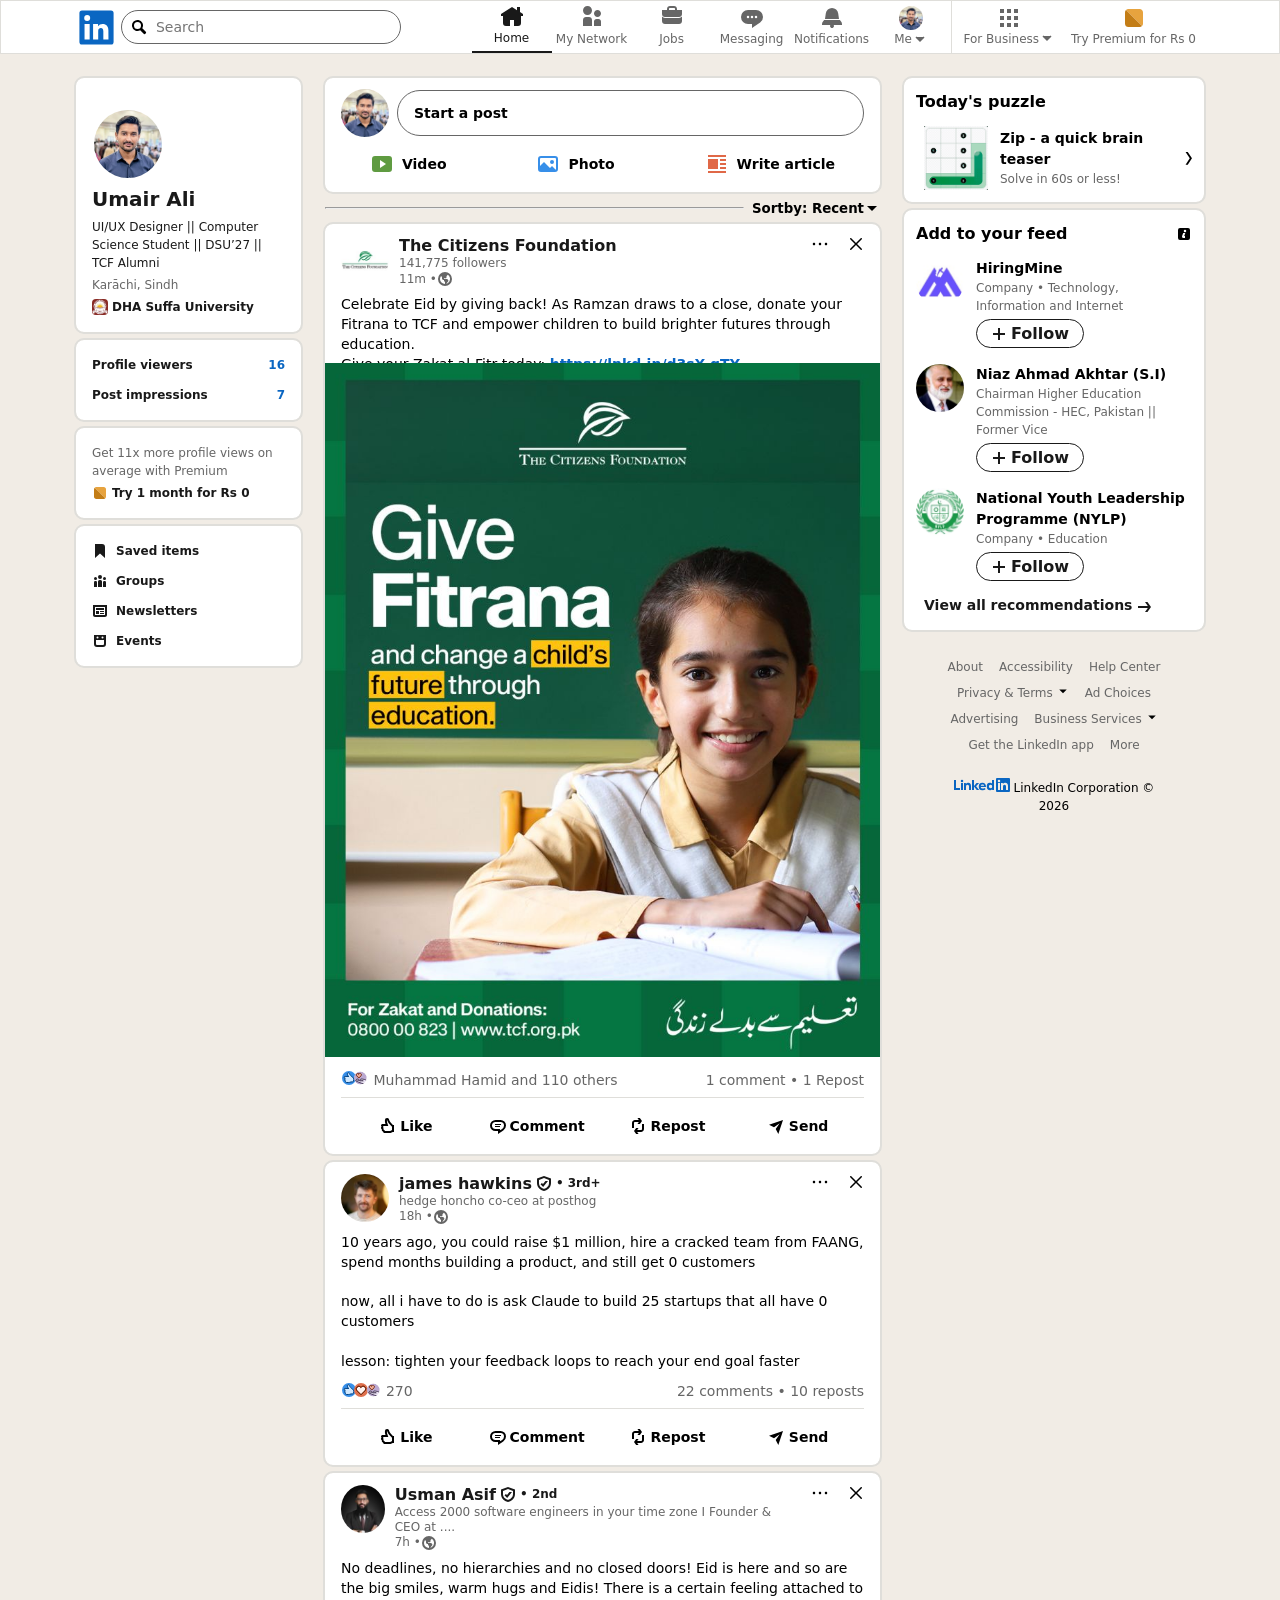
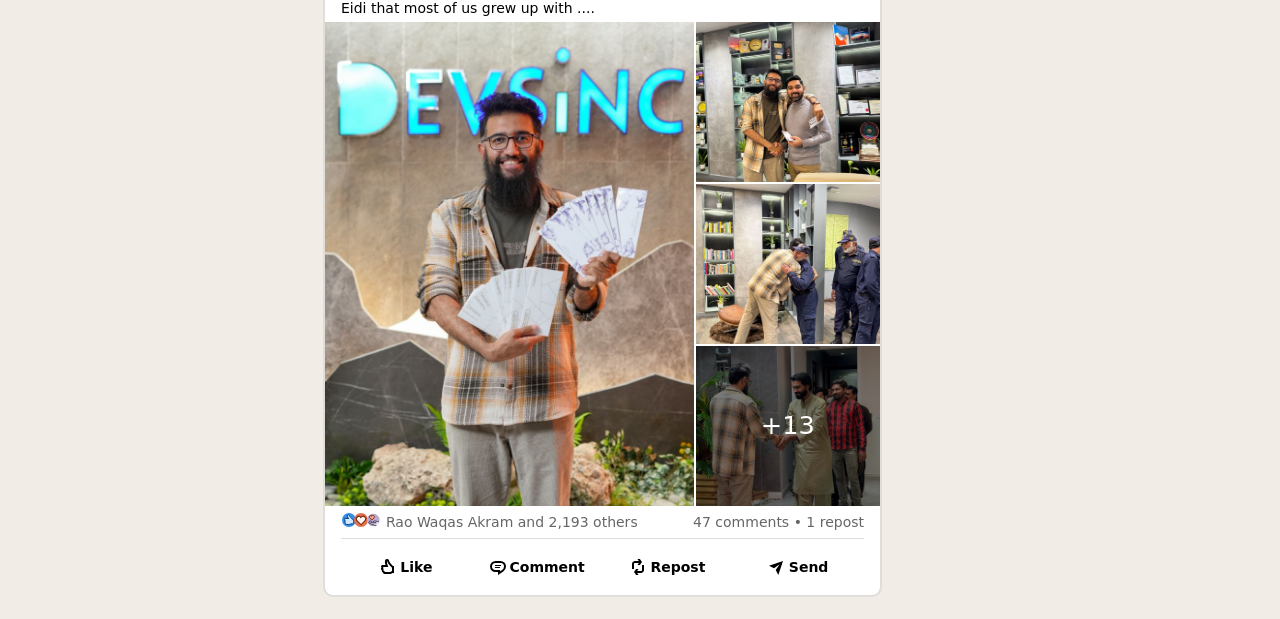
==== commit f639bdfc: "join now page created" ====
--- a/Dashboard/dashboard.html
+++ b/Dashboard/dashboard.html
@@ -98,7 +98,7 @@
 
                     <li>
                         <a href="" class="userTab">
-                            <img src="/Assets/umairProfile.jpg" alt="user profile" width="24px">
+                            <img src="../Assets/umairProfile.jpg" alt="user profile" width="24px">
                             <span>
                                 Me
                                 <svg role="none" aria-hidden="true" class="global-nav__icon global-nav__icon--small"
@@ -156,14 +156,14 @@
                 <a href="">
                     <div class="miniProfile asideCard">
                         <div class="miniProfileBg"></div>
-                        <img src="/Assets/umairProfile.jpg" alt="User Profile Card Image" class="miniProfilePic">
+                        <img src="../Assets/umairProfile.jpg" alt="User Profile Card Image" class="miniProfilePic">
                         <div class="miniProfileAbout">
                             <h3>Umair Ali</h3>
                             <p class="miniProfileHeadline">UI/UX Designer || Computer Science Student || DSU’27 || TCF
                                 Alumni</p>
                             <p class="miniProfileLocation">Karāchi, Sindh</p>
                             <p class="miniProfileEducation">
-                                <img src="/Assets/miniProfileEducation.jpg" alt="User education Image">
+                                <img src="../Assets/miniProfileEducation.jpg" alt="User education Image">
                                 <Span>DHA Suffa University</Span>
                             </p>
                         </div>
@@ -252,7 +252,7 @@
             <main class="feedColumn">
                 <div class="createPostCard">
                     <div class="profile_caption">
-                        <img src="/Assets/umairProfile.jpg" alt="User profile">
+                        <img src="../Assets/umairProfile.jpg" alt="User profile">
                         <button class="createPostButton">Start a post</button>
                     </div>
 
@@ -305,7 +305,7 @@
                         <div class="feedPostHeader">
                             <div class="feedPostPrfileData">
                                 <div class="postProfileImg">
-                                    <img src="/Assets/the_citizens_foundation_logo.jpg" alt="Post Profile Image">
+                                    <img src="../Assets/the_citizens_foundation_logo.jpg" alt="Post Profile Image">
                                 </div>
 
                                 <div class="postProfileAbout">
@@ -356,7 +356,7 @@
                         </div>
 
                         <div class="postMediaBox">
-                            <img src="/Assets/feedPostImg1.jpg" alt="Feed Post Media">
+                            <img src="../Assets/feedPostImg1.jpg" alt="Feed Post Media">
                         </div>
 
                         <div class="feedPostFooter">
@@ -469,7 +469,7 @@
                         <div class="feedPostHeader">
                             <div class="feedPostPrfileData">
                                 <div class="postProfileImg">
-                                    <img src="/Assets/postProfileImg-2.jpg" alt="Post Profile Image">
+                                    <img src="../Assets/postProfileImg-2.jpg" alt="Post Profile Image">
                                 </div>
 
                                 <div class="postProfileAbout">
@@ -664,7 +664,7 @@
                         <div class="feedPostHeader">
                             <div class="feedPostPrfileData">
                                 <div class="postProfileImg">
-                                    <img src="/Assets/postProfileImg.jpg" alt="Post Profile Image">
+                                    <img src="../Assets/postProfileImg.jpg" alt="Post Profile Image">
                                 </div>
 
                                 <div class="postProfileAbout">
@@ -681,7 +681,7 @@
                                         </svg>
                                         <span>• 2nd</span>
                                     </h4>
-                                    <p class="profileHeadline">Access 2000* software engineers in your time zone I
+                                    <p class="profileHeadline">Access 2000 software engineers in your time zone I
                                         Founder & CEO at ....</p>
                                     <p class="postingTime">
                                         7h •
@@ -729,16 +729,16 @@
 
                         <div class="postMultiMediaBox">
                             <div class="postMediaCell postMediaMainCell">
-                                <img src="/Assets/feedPostImg2-1.jpg" alt="Feed Post Media">
+                                <img src="../Assets/feedPostImg2-1.jpg" alt="Feed Post Media">
                             </div>
                             <div class="postMediaCell postMediaToprightCell">
-                                <img src="/Assets/feedPostImg2-2.jpg" alt="Feed Post Media">
+                                <img src="../Assets/feedPostImg2-2.jpg" alt="Feed Post Media">
                             </div>
                             <div class="postMediaCell postMediaMidrightCell">
-                                <img src="/Assets/feedPostImg2-3.jpg" alt="Feed Post Media">
+                                <img src="../Assets/feedPostImg2-3.jpg" alt="Feed Post Media">
                             </div>
                             <div class="postMediaCell postMediaBottomRightCell">
-                                <img src="/Assets/feedPostImg2-4.jpg" alt="Feed Post Media">
+                                <img src="../Assets/feedPostImg2-4.jpg" alt="Feed Post Media">
                                 <span class="postMediaOverlayCount">+13</span>
                             </div>
                         </div>
@@ -878,7 +878,7 @@
                         <h2>Today's puzzle</h2>
                     </div>
                     <div class="recommendGameRow">
-                        <img src="/Assets/dailyGameImg.gif" alt="Daily game Suggested Image">
+                        <img src="../Assets/dailyGameImg.gif" alt="Daily game Suggested Image">
                         <div class="gameAbout">
                             <div class="gameDiscription">
                                 <p>Zip - a quick brain teaser</p>
@@ -906,7 +906,7 @@
 
                     <ul class="recommendAccounts">
                         <li class="recommendIdRow">
-                            <img src="/Assets/recommendIdImg1.jpg" alt="Suggested Profile Image"
+                            <img src="../Assets/recommendIdImg1.jpg" alt="Suggested Profile Image"
                                 class="recommendIdProfile">
                             <div class="recommendIdAbout">
                                 <h3>HiringMine</h3>
@@ -922,7 +922,7 @@
                         </li>
 
                         <li class="recommendIdRow">
-                            <img src="/Assets/recommendIdImg2.jpg" alt="Suggested Profile Image"
+                            <img src="../Assets/recommendIdImg2.jpg" alt="Suggested Profile Image"
                                 class="recommendIdProfile">
                             <div class="recommendIdAbout">
                                 <h3>Niaz Ahmad Akhtar (S.I)</h3>
@@ -938,7 +938,7 @@
                         </li>
 
                         <li class="recommendIdRow">
-                            <img src="/Assets/recommendIdImg3.jpg" alt="Suggested Profile Image"
+                            <img src="../Assets/recommendIdImg3.jpg" alt="Suggested Profile Image"
                                 class="recommendIdProfile">
                             <div class="recommendIdAbout">
                                 <h3>National Youth Leadership Programme (NYLP)</h3>
@@ -990,7 +990,7 @@
                     </div>
 
                     <div class="copyRights">
-                        <img src="/Assets/linkedInMiniLogo.svg" alt="Linkiedin Mini logo">
+                        <img src="../Assets/linkedInMiniLogo.svg" alt="Linkiedin Mini logo">
                         <span>LinkedIn Corporation © 2026</span>
                     </div>
                 </footer>
--- a/Dashboard/dashboardStyle.css
+++ b/Dashboard/dashboardStyle.css
@@ -313,7 +313,6 @@
     width: 16px;
 }
 
-/* ----------------------------------------------------------------------------------------------------------------- */
 .feedColumn {
     display: flex;
     flex-direction: column;
@@ -655,7 +654,6 @@
     color: var(--surface);
 }
 
-/* --------------------------------------------------------------------------------------------------------- */
 .rightAside {
     display: flex;
     flex-direction: column;
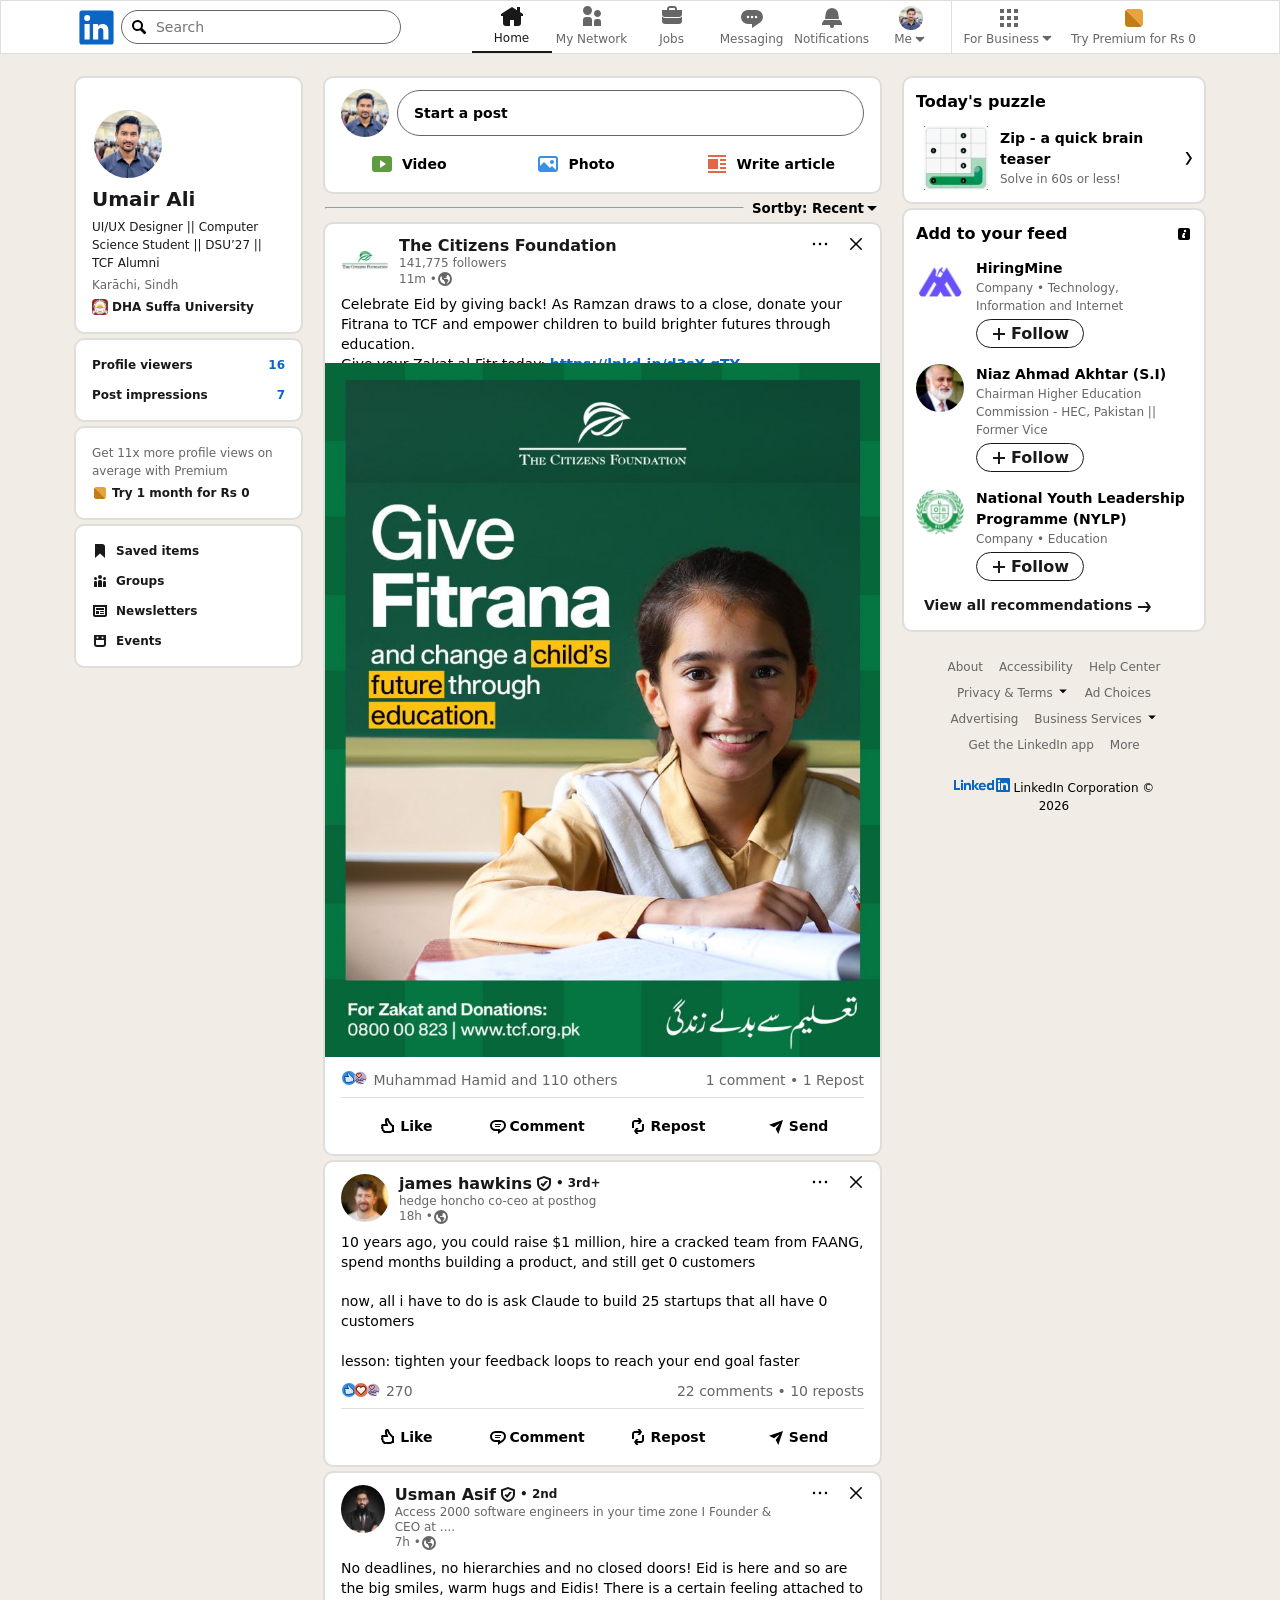
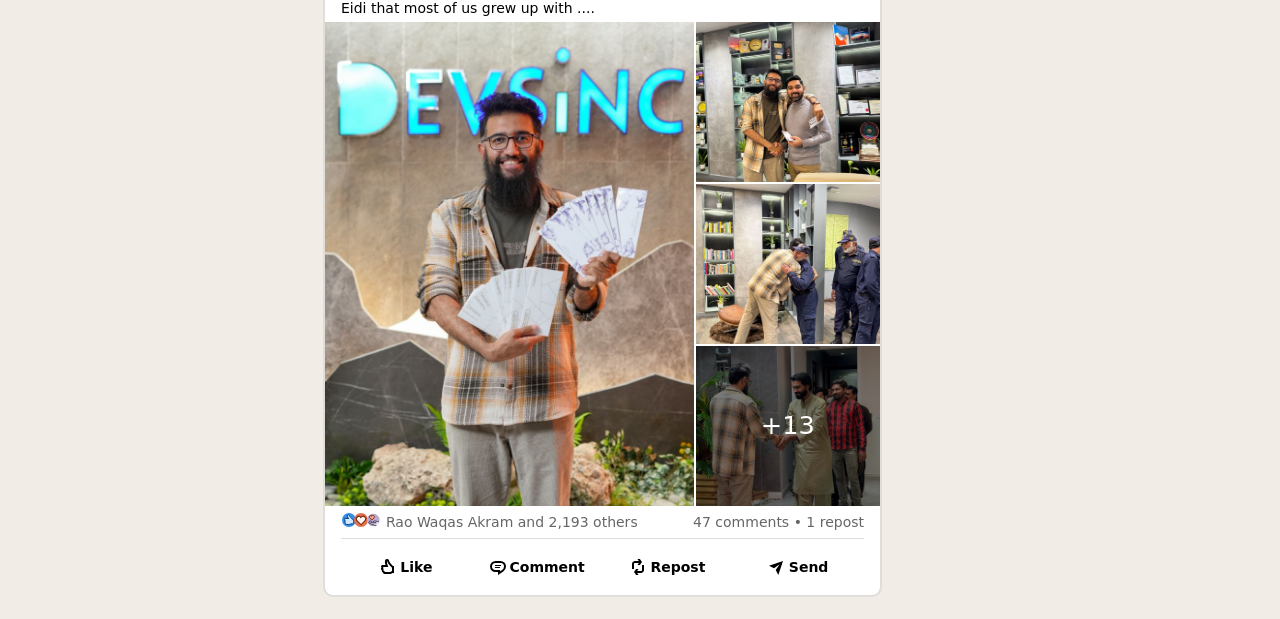
==== commit b9ca91cc: "added profile page link" ====
--- a/Dashboard/dashboard.html
+++ b/Dashboard/dashboard.html
@@ -97,7 +97,7 @@
                     </li>
 
                     <li>
-                        <a href="" class="userTab">
+                        <a href="../Profile page/linkedinProfile.html" class="userTab">
                             <img src="../Assets/umairProfile.jpg" alt="user profile" width="24px">
                             <span>
                                 Me
@@ -153,7 +153,7 @@
     <div class="mainLayout">
         <div class="mainContainer">
             <aside class="leftAside">
-                <a href="">
+                <a href="../Profile page/linkedinProfile.html">
                     <div class="miniProfile asideCard">
                         <div class="miniProfileBg"></div>
                         <img src="../Assets/umairProfile.jpg" alt="User Profile Card Image" class="miniProfilePic">
--- a/Dashboard/dashboardStyle.css
+++ b/Dashboard/dashboardStyle.css
@@ -198,7 +198,7 @@
 .miniProfile .miniProfileBg {
     width: 100%;
     height: 58px;
-    background-image: url("https://media.licdn.com/dms/image/v2/D4D16AQG1rnIZrJ2n0Q/profile-displaybackgroundimage-shrink_200_800/B4DZxeWNgKJUAY-/0/1771109407830?e=1775088000&v=beta&t=m0-TzudMO4o6maGRrZpHh9FKd2hk-NYsQeJjtcZVSKw");
+    background-image: url("../assets/miniProfileBg.jpg");
     background-repeat: no-repeat;
     background-size: cover;
 }
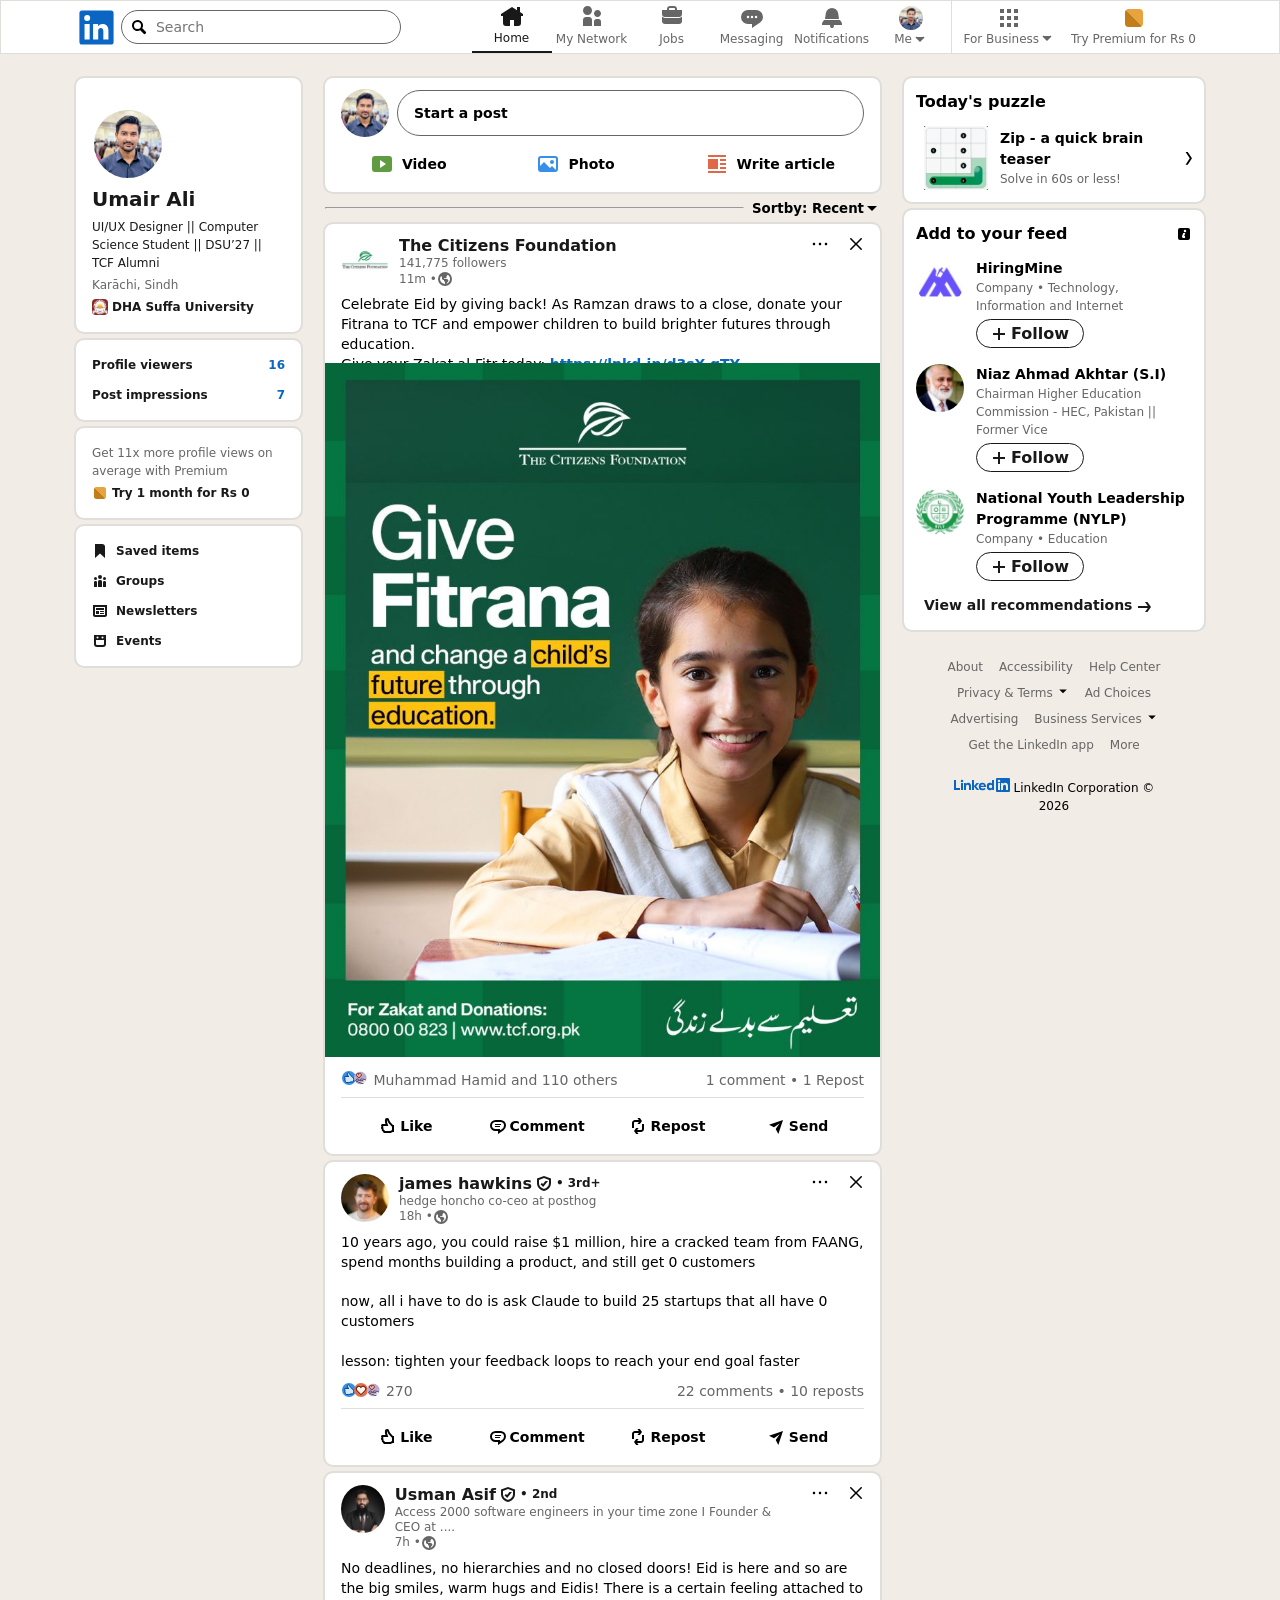
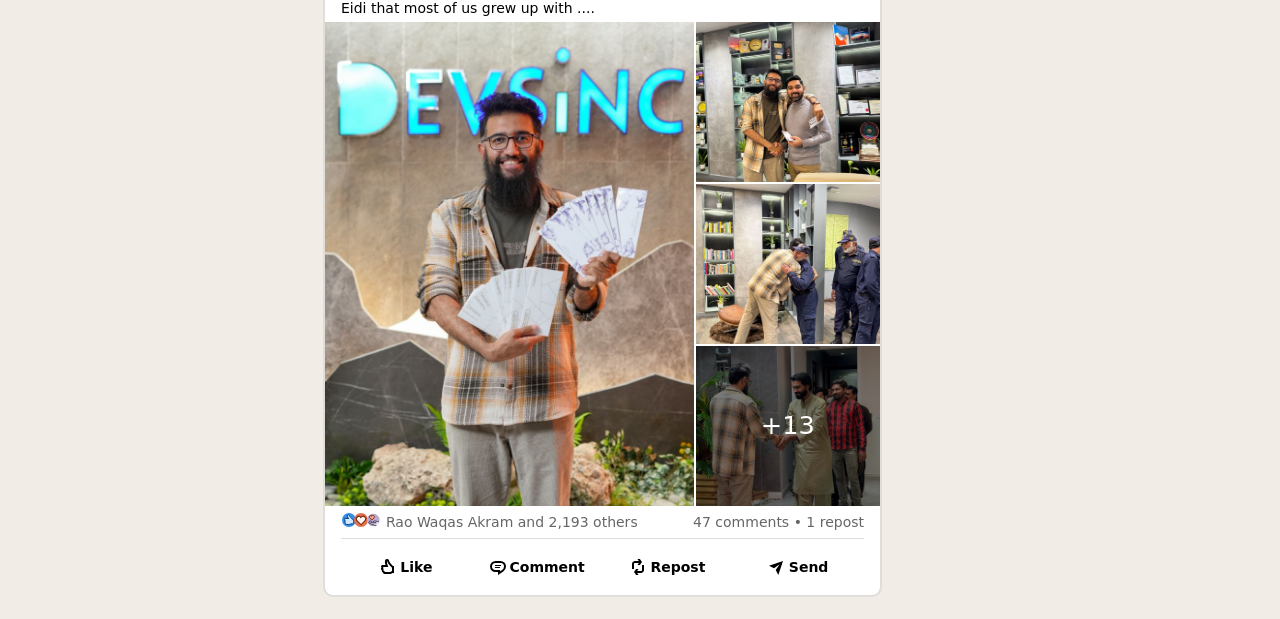
==== commit 09d4f272: "added favicon" ====
--- a/Dashboard/dashboard.html
+++ b/Dashboard/dashboard.html
@@ -6,6 +6,7 @@
     <meta name="viewport" content="width=device-width, initial-scale=1.0">
     <title>Linkedin</title>
     <link rel="stylesheet" href="dashboardStyle.css">
+    <link rel="shortcut icon" href="../Assets/favicon.ico" type="image/x-icon">
 </head>
 
 <body>
